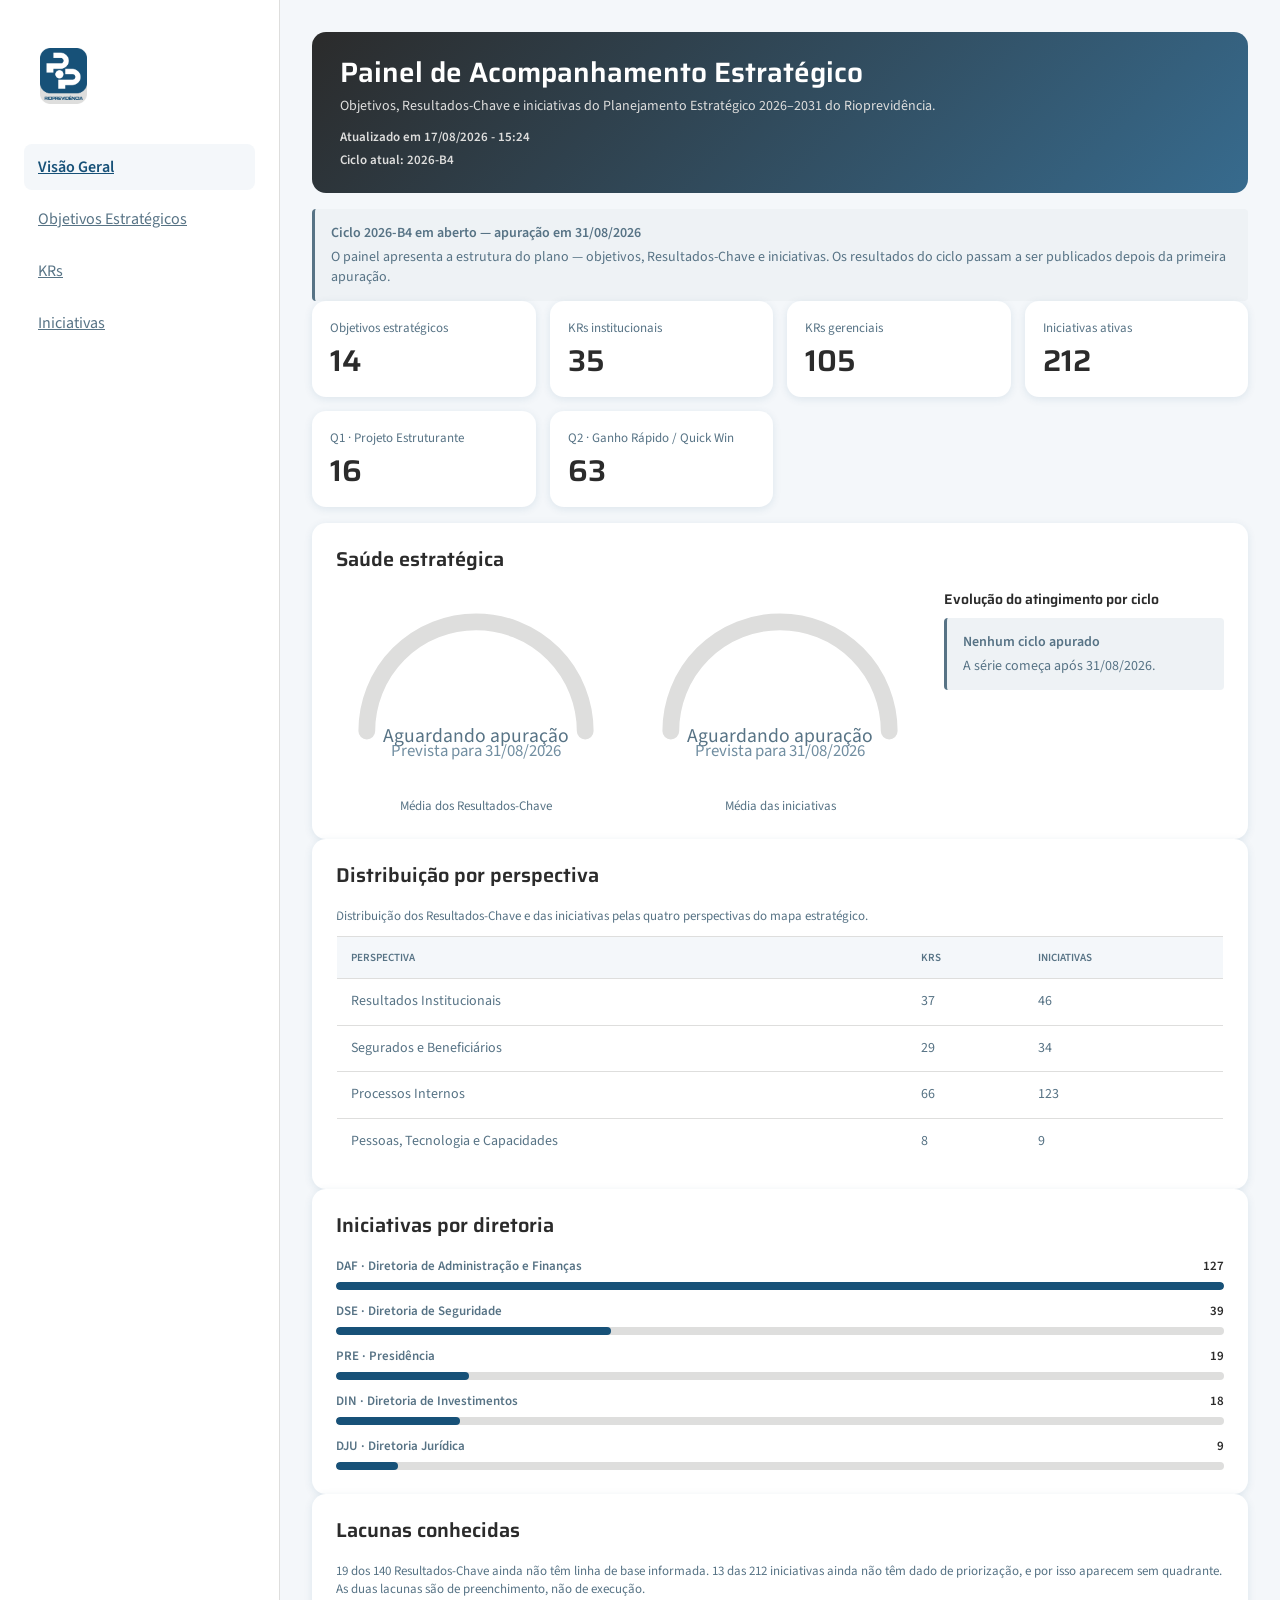
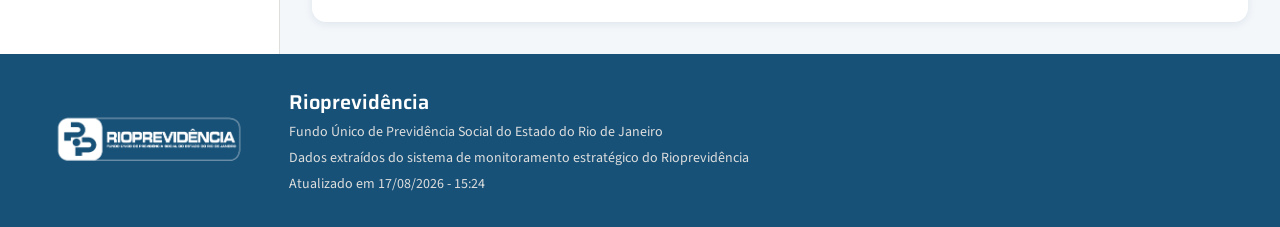
==== index.html @ 94047e6e "publica painel com dados reais e identidade institucional" ====
<!DOCTYPE html>
<html lang="pt-BR">

<head>
  <meta charset="utf-8">
  <meta
    name="viewport"
    content="width=device-width, initial-scale=1.0"
  >

  <title>Planejamento Estratégico 2026–2031</title>

  <link rel="stylesheet" href="assets/css/tokens.css">
  <link rel="stylesheet" href="assets/css/main.css">
  <link rel="icon" type="image/png" href="assets/img/marca/rioprev-vertical-policromatica.png">
</head>

<body>

  <a class="pular-conteudo" href="#conteudo">Pular para o conteúdo</a>

  <div class="layout">

    <aside class="sidebar">

      <div class="brand">
        <img
          class="brand-logo"
          src="assets/img/marca/rioprev-vertical-policromatica.png"
          alt="Rioprevidência — Fundo Único de Previdência Social do Estado do Rio de Janeiro"
          width="47"
          height="56"
        >
      </div>

      <nav class="menu" aria-label="Navegação principal">

        <a class="menu-item active" href="index.html">
          Visão Geral
        </a>

        <a class="menu-item " href="objetivos.html">
          Objetivos Estratégicos
        </a>

        <a class="menu-item " href="krs.html">
          KRs
        </a>

        <a class="menu-item " href="iniciativas.html">
          Iniciativas
        </a>

      </nav>

    </aside>

    <main class="content overview-content" id="conteudo">

      <header class="hero compact-hero">
        <div class="hero-text">
          <h1>
            Painel de Acompanhamento Estratégico
          </h1>

          <p>
            Objetivos, Resultados-Chave e iniciativas do Planejamento
            Estratégico 2026&ndash;2031 do Rioprevidência.
          </p>

          <span class="hero-updated">
            Atualizado em 17/08/2026 - 15:24
          </span>

          <span class="hero-cycle">
            Ciclo atual: 2026-B4
          </span>
        </div>
      </header>

      
      
      <section class="quadrant-empty">
        <strong>Ciclo 2026-B4 em aberto — apuração em 31/08/2026</strong>
        <p>
          O painel apresenta a estrutura do plano — objetivos, Resultados-Chave
          e iniciativas. Os resultados do ciclo passam a ser publicados depois
          da primeira apuração.
        </p>
      </section>
    

      <section class="kpi-grid overview-kpis">
        
        <article class="kpi-card">
          <span class="kpi-label">Objetivos estratégicos</span>
          <strong class="kpi-value">14</strong>
        </article>
        
        <article class="kpi-card">
          <span class="kpi-label">KRs institucionais</span>
          <strong class="kpi-value">35</strong>
        </article>
        
        <article class="kpi-card">
          <span class="kpi-label">KRs gerenciais</span>
          <strong class="kpi-value">105</strong>
        </article>
        
        <article class="kpi-card">
          <span class="kpi-label">Iniciativas ativas</span>
          <strong class="kpi-value">212</strong>
        </article>
        
        <article class="kpi-card">
          <span class="kpi-label">Q1 · Projeto Estruturante</span>
          <strong class="kpi-value">16</strong>
        </article>
        
        <article class="kpi-card">
          <span class="kpi-label">Q2 · Ganho Rápido / Quick Win</span>
          <strong class="kpi-value">63</strong>
        </article>
        
      </section>

      
      <section class="panel">
        <div class="panel-header">
          <h2>Saúde estratégica</h2>
        </div>

        <div class="saude-estrategica-grid">
          
        <figure class="medidor">
          <svg class="medidor-arco" width="200" height="140" viewBox="0 0 200 140"><path d="M22.0,100.0 A78,78 0 0 1 178.0,100.0" fill="none" stroke="var(--borda)" stroke-width="12" stroke-linecap="round" /><text x="100" y="108" text-anchor="middle" font-size="var(--txt-sm)" fill="var(--texto-secundario)">Aguardando apuração</text><text x="100" y="118" text-anchor="middle" font-size="var(--txt-xs)" fill="var(--texto-suave)">Prevista para 31/08/2026</text></svg>
          <figcaption>Média dos Resultados-Chave</figcaption>
        </figure>
    
          
        <figure class="medidor">
          <svg class="medidor-arco" width="200" height="140" viewBox="0 0 200 140"><path d="M22.0,100.0 A78,78 0 0 1 178.0,100.0" fill="none" stroke="var(--borda)" stroke-width="12" stroke-linecap="round" /><text x="100" y="108" text-anchor="middle" font-size="var(--txt-sm)" fill="var(--texto-secundario)">Aguardando apuração</text><text x="100" y="118" text-anchor="middle" font-size="var(--txt-xs)" fill="var(--texto-suave)">Prevista para 31/08/2026</text></svg>
          <figcaption>Média das iniciativas</figcaption>
        </figure>
    

          <div class="saude-estrategica-evolucao">
            <h3>Evolução do atingimento por ciclo</h3>
            
        <section class="quadrant-empty">
          <strong>Nenhum ciclo apurado</strong>
          <p>A série começa após 31/08/2026.</p>
        </section>
        
          </div>
        </div>
      </section>
    

      <section class="panel">
        <div class="panel-header">
          <h2>Distribuição por perspectiva</h2>
        </div>

        
      <div class="table-wrap">
        <table class="executive-table">
          <caption>
            Distribuição dos Resultados-Chave e das iniciativas pelas quatro
            perspectivas do mapa estratégico.
          </caption>

          <thead>
            <tr>
              <th scope="col">Perspectiva</th>
              <th scope="col">KRs</th>
              <th scope="col">Iniciativas</th>
            </tr>
          </thead>

          <tbody>
            
            <tr>
              <td>Resultados Institucionais</td>
              <td>37</td>
              <td>46</td>
            </tr>
        
            <tr>
              <td>Segurados e Beneficiários</td>
              <td>29</td>
              <td>34</td>
            </tr>
        
            <tr>
              <td>Processos Internos</td>
              <td>66</td>
              <td>123</td>
            </tr>
        
            <tr>
              <td>Pessoas, Tecnologia e Capacidades</td>
              <td>8</td>
              <td>9</td>
            </tr>
        
          </tbody>
        </table>
      </div>
    
      </section>

      <section class="panel">
        <div class="panel-header">
          <h2>Iniciativas por diretoria</h2>
        </div>

        
      <div class="distribution-list">
        
            <div class="distribution-row">
              <div class="distribution-label">
                <span>DAF · Diretoria de Administração e Finanças</span>
                <strong>127</strong>
              </div>
              <div class="distribution-bar">
                <div style="width:100%"></div>
              </div>
            </div>
        
            <div class="distribution-row">
              <div class="distribution-label">
                <span>DSE · Diretoria de Seguridade</span>
                <strong>39</strong>
              </div>
              <div class="distribution-bar">
                <div style="width:31%"></div>
              </div>
            </div>
        
            <div class="distribution-row">
              <div class="distribution-label">
                <span>PRE · Presidência</span>
                <strong>19</strong>
              </div>
              <div class="distribution-bar">
                <div style="width:15%"></div>
              </div>
            </div>
        
            <div class="distribution-row">
              <div class="distribution-label">
                <span>DIN · Diretoria de Investimentos</span>
                <strong>18</strong>
              </div>
              <div class="distribution-bar">
                <div style="width:14%"></div>
              </div>
            </div>
        
            <div class="distribution-row">
              <div class="distribution-label">
                <span>DJU · Diretoria Jurídica</span>
                <strong>9</strong>
              </div>
              <div class="distribution-bar">
                <div style="width:7%"></div>
              </div>
            </div>
        
      </div>
    
      </section>

      <section class="panel">
        <div class="panel-header">
          <h2>Lacunas conhecidas</h2>
        </div>

        
      <p class="table-note">
        19 dos 140 Resultados-Chave ainda não têm linha de
        base informada. 13 das 212 iniciativas
        ainda não têm dado de priorização, e por isso aparecem sem quadrante.
        As duas lacunas são de preenchimento, não de execução.
      </p>
    
      </section>
    

    </main>

  </div>

    <footer class="rodape">
      <img
        class="rodape-marca"
        src="assets/img/marca/rioprev-horizontal-negativo.png"
        alt=""
        width="200"
        height="68"
      >

      <div class="rodape-texto">
        <strong>Rioprevidência</strong>
        <span>Fundo Único de Previdência Social do Estado do Rio de Janeiro</span>
        <span>Dados extraídos do sistema de monitoramento estratégico do Rioprevidência</span>
        <span>Atualizado em 17/08/2026 - 15:24</span>
      </div>
    </footer>


  <script src="assets/js/main.js"></script>

</body>

</html>
---- assets/css/tokens.css ----
/* ============================================================
   Painel de Acompanhamento Estratégico — Rioprevidência
   Tokens de design
   Derivados do Manual de Identidade Visual e Uso da Marca (jul/2021)
   ============================================================ */

:root {

  /* ---- Cores da marca (Manual, p. 11 e 14) -----------------
     Valores transcritos do manual, sem alteração.
     O manual proíbe alterar as cores da marca (p. 20).
     Estas variáveis não devem ser redefinidas.                */

  --marca-principal:   #175178;  /* Pantone 7701 C  — cor principal   */
  --marca-compl-1:     #376b8e;  /* Pantone 7468 C                    */
  --marca-compl-2:     #577385;  /* Pantone 5405 C                    */
  --marca-compl-3:     #718ea1;  /* Pantone 549 C                     */
  --marca-compl-4:     #98b3c4;  /* Pantone 550 C                     */
  --marca-cinza:       #dededd;  /* Pantone Cool Gray 1C              */
  --marca-mono:        #414141;  /* Pantone 446 C — versão monocrom.  */
  --marca-branco:      #ffffff;  /* Pantone 663 C                     */

  /* ---- Aplicação em texto ----------------------------------
     Contraste medido sobre fundo branco (WCAG 2.1):
       #175178  8,45:1   texto normal          AAA
       #414141 10,21:1   texto normal          AAA
       #376b8e  5,74:1   texto normal          AA
       #577385  5,00:1   texto normal          AA
       #718ea1  3,45:1   só texto grande e UI  AA
       #98b3c4  2,19:1   apenas decorativo
       #dededd  1,35:1   apenas fundo                          */

  --texto-principal:   #175178;
  --texto-corpo:       #2b2b2b;
  --texto-secundario:  #577385;
  --texto-suave:       #718ea1;   /* mínimo 18px ou 14px negrito */
  --texto-invertido:   #ffffff;

  /* ---- Superfícies ---------------------------------------- */

  --fundo-pagina:      #ffffff;
  --fundo-alt:         #f4f7fa;   /* derivado do cinza da marca, clareado */
  --fundo-cartao:      #ffffff;
  --fundo-cabecalho:   #175178;
  --fundo-rodape:      #175178;
  --borda:             #dededd;
  --borda-forte:       #98b3c4;

  /* Sobre o cabeçalho em #175178:
       #ffffff 8,45:1 · #dededd 6,28:1 · #98b3c4 3,86:1
     Texto de navegação em #ffffff; estado inativo em #dededd. */

  /* ---- Paleta funcional -----------------------------------
     O manual não define cores de estado. Esta paleta é
     acrescentada para o painel e mantém-se deliberadamente
     fora da família da marca, para que alerta não se confunda
     com identidade. Todas passam AA sobre branco.            */

  --estado-critico:      #9c3b30;  /* 6,81:1 */
  --estado-critico-bg:   #f9ebe9;
  --estado-atencao:      #8c6d1f;  /* 4,86:1 */
  --estado-atencao-bg:   #fbf3e2;
  --estado-positivo:     #2f6b4f;  /* 6,29:1 */
  --estado-positivo-bg:  #e9f2ed;
  --estado-neutro:       #577385;  /* 5,00:1 — "aguardando apuração" */
  --estado-neutro-bg:    #eef2f5;

  /* Cor nunca é o único portador de significado: todo estado
     leva rótulo textual e, quando cabível, ícone.            */

  /* ---- Tipografia -----------------------------------------
     Manual (p. 22): Square721 BT (principal) e
     Humnst777 BT Roman (complementar).
     Ambas são fontes comerciais da Bitstream e exigem licença
     específica para uso como webfont. Enquanto a licença não
     for confirmada pela Comunicação, aplicam-se substitutas
     livres de caráter próximo:
       Square721 BT   -> Saira        (geométrica, terminais retos)
       Humnst777 BT   -> Source Sans 3 (humanista, base Frutiger)
     Se a licença existir, basta trocar o primeiro nome de cada
     pilha.                                                    */

  --fonte-titulo: "Square721 BT", "Saira", system-ui, sans-serif;
  --fonte-corpo:  "Humnst777 BT Roman", "Source Sans 3", system-ui, sans-serif;
  --fonte-dados:  "Source Sans 3", system-ui, sans-serif;
  --fonte-mono:   ui-monospace, "SFMono-Regular", "Consolas", monospace;

  --peso-normal: 400;
  --peso-medio:  600;
  --peso-forte:  700;

  /* Escala tipográfica — razão 1,25 sobre 16px */
  --txt-xs:   0.75rem;   /* 12px — rótulos de eixo            */
  --txt-sm:   0.875rem;  /* 14px — legendas, notas            */
  --txt-base: 1rem;      /* 16px — corpo                      */
  --txt-lg:   1.25rem;   /* 20px — subtítulo                  */
  --txt-xl:   1.563rem;  /* 25px — título de seção            */
  --txt-2xl:  1.953rem;  /* 31px — título de página           */
  --txt-3xl:  2.441rem;  /* 39px — número de destaque         */

  --altura-linha-titulo: 1.2;
  --altura-linha-corpo:  1.55;

  /* ---- Espaçamento — base 4px ---------------------------- */
  --esp-1: 0.25rem;  --esp-2: 0.5rem;   --esp-3: 0.75rem;
  --esp-4: 1rem;     --esp-5: 1.5rem;   --esp-6: 2rem;
  --esp-7: 3rem;     --esp-8: 4rem;

  /* ---- Formas -------------------------------------------
     O símbolo da marca é um quadrado de cantos generosamente
     arredondados. Os cartões retomam essa geometria, sem
     imitar o símbolo.                                        */
  --raio-sm: 4px;
  --raio-md: 8px;
  --raio-lg: 14px;

  --sombra-sm: 0 1px 2px rgba(23, 81, 120, 0.08);
  --sombra-md: 0 2px 8px rgba(23, 81, 120, 0.10);

  /* O manual proíbe sombra na marca (p. 21).
     As sombras acima aplicam-se a cartões, nunca ao logotipo. */

  /* ---- Marca ---------------------------------------------
     Área de proteção (p. 15 e 16): 1x em todos os lados.
       horizontal: x = altura do bloco "RIOPREVIDÊNCIA +
                       Fundo Único de Previdência Social..."
       vertical:   x = altura da faixa cinza inferior
     Redução máxima (p. 17): 5cm/575px na horizontal e
     2cm/267px na vertical. São medidas de impresso; ver nota
     em Adaptacao_Marca_Digital.md sobre o equivalente digital. */

  --marca-altura-cabecalho: 44px;
  --marca-protecao: 1em;

  /* ---- Layout -------------------------------------------- */
  --largura-max: 1240px;
  --largura-texto: 68ch;

  /* ---- Foco — obrigatório para navegação por teclado ------ */
  --foco-cor: #8c6d1f;
  --foco-anel: 0 0 0 3px rgba(140, 109, 31, 0.45);
}

/* ---- Preferência por movimento reduzido ------------------- */
@media (prefers-reduced-motion: reduce) {
  *, *::before, *::after {
    animation-duration: 0.01ms !important;
    transition-duration: 0.01ms !important;
  }
}

/* ---- Foco visível ---------------------------------------- */
:where(a, button, input, select, textarea, [tabindex]):focus-visible {
  outline: 2px solid var(--foco-cor);
  outline-offset: 2px;
  box-shadow: var(--foco-anel);
}

/* ---- Impressão -------------------------------------------
   Para exportação em PDF pelo navegador.                     */
@media print {
  :root { --fundo-alt: #ffffff; }
  nav, .filtros, .btn { display: none !important; }
  .cartao { break-inside: avoid; border: 1px solid var(--borda); }
}

/* ---- Fontes locais ----------------------------------------
   Substitutas livres das fontes do manual, servidas do proprio
   dominio. Nenhuma requisicao a Google Fonts ou CDN: e site de
   orgao publico, e fonte remota transfere o IP do visitante a
   terceiro (SPEC-002 §3.1 e §8).

   Saira e Source Sans 3 sao variaveis — o mesmo arquivo atende
   400 e 600; as duas declaracoes de peso apontam para ele.
   Ambas sob SIL Open Font License 1.1 (static/fonts/LICENSE.md).
   ---------------------------------------------------------- */

@font-face {
  font-family: "Saira";
  font-style: normal;
  font-weight: 400;
  font-display: swap;
  src: url("../fonts/saira-latin-ext-400.woff2") format("woff2");
  unicode-range: U+0100-02BA, U+02BD-02C5, U+02C7-02CC, U+02CE-02D7, U+02DD-02FF, U+0304, U+0308, U+0329, U+1D00-1DBF, U+1E00-1E9F, U+1EF2-1EFF, U+2020, U+20A0-20AB, U+20AD-20C0, U+2113, U+2C60-2C7F, U+A720-A7FF;
}

@font-face {
  font-family: "Saira";
  font-style: normal;
  font-weight: 400;
  font-display: swap;
  src: url("../fonts/saira-latin-400.woff2") format("woff2");
  unicode-range: U+0000-00FF, U+0131, U+0152-0153, U+02BB-02BC, U+02C6, U+02DA, U+02DC, U+0304, U+0308, U+0329, U+2000-206F, U+20AC, U+2122, U+2191, U+2193, U+2212, U+2215, U+FEFF, U+FFFD;
}

@font-face {
  font-family: "Saira";
  font-style: normal;
  font-weight: 600;
  font-display: swap;
  src: url("../fonts/saira-latin-ext-400.woff2") format("woff2");
  unicode-range: U+0100-02BA, U+02BD-02C5, U+02C7-02CC, U+02CE-02D7, U+02DD-02FF, U+0304, U+0308, U+0329, U+1D00-1DBF, U+1E00-1E9F, U+1EF2-1EFF, U+2020, U+20A0-20AB, U+20AD-20C0, U+2113, U+2C60-2C7F, U+A720-A7FF;
}

@font-face {
  font-family: "Saira";
  font-style: normal;
  font-weight: 600;
  font-display: swap;
  src: url("../fonts/saira-latin-400.woff2") format("woff2");
  unicode-range: U+0000-00FF, U+0131, U+0152-0153, U+02BB-02BC, U+02C6, U+02DA, U+02DC, U+0304, U+0308, U+0329, U+2000-206F, U+20AC, U+2122, U+2191, U+2193, U+2212, U+2215, U+FEFF, U+FFFD;
}

@font-face {
  font-family: "Source Sans 3";
  font-style: normal;
  font-weight: 400;
  font-display: swap;
  src: url("../fonts/source-sans-3-latin-ext-400.woff2") format("woff2");
  unicode-range: U+0100-02BA, U+02BD-02C5, U+02C7-02CC, U+02CE-02D7, U+02DD-02FF, U+0304, U+0308, U+0329, U+1D00-1DBF, U+1E00-1E9F, U+1EF2-1EFF, U+2020, U+20A0-20AB, U+20AD-20C0, U+2113, U+2C60-2C7F, U+A720-A7FF;
}

@font-face {
  font-family: "Source Sans 3";
  font-style: normal;
  font-weight: 400;
  font-display: swap;
  src: url("../fonts/source-sans-3-latin-400.woff2") format("woff2");
  unicode-range: U+0000-00FF, U+0131, U+0152-0153, U+02BB-02BC, U+02C6, U+02DA, U+02DC, U+0304, U+0308, U+0329, U+2000-206F, U+20AC, U+2122, U+2191, U+2193, U+2212, U+2215, U+FEFF, U+FFFD;
}

@font-face {
  font-family: "Source Sans 3";
  font-style: normal;
  font-weight: 600;
  font-display: swap;
  src: url("../fonts/source-sans-3-latin-ext-400.woff2") format("woff2");
  unicode-range: U+0100-02BA, U+02BD-02C5, U+02C7-02CC, U+02CE-02D7, U+02DD-02FF, U+0304, U+0308, U+0329, U+1D00-1DBF, U+1E00-1E9F, U+1EF2-1EFF, U+2020, U+20A0-20AB, U+20AD-20C0, U+2113, U+2C60-2C7F, U+A720-A7FF;
}

@font-face {
  font-family: "Source Sans 3";
  font-style: normal;
  font-weight: 600;
  font-display: swap;
  src: url("../fonts/source-sans-3-latin-400.woff2") format("woff2");
  unicode-range: U+0000-00FF, U+0131, U+0152-0153, U+02BB-02BC, U+02C6, U+02DA, U+02DC, U+0304, U+0308, U+0329, U+2000-206F, U+20AC, U+2122, U+2191, U+2193, U+2212, U+2215, U+FEFF, U+FFFD;
}
---- assets/css/main.css ----
/* Ponte de compatibilidade: os nomes antigos desta folha passam a
   apontar para os tokens de tokens.css, que e a unica fonte de valor
   visual (SPEC-002 §0 e §9). Nenhum valor literal aqui. */
:root {
  --bg: var(--fundo-alt);
  --panel: var(--fundo-cartao);
  --border: var(--borda);

  --text: var(--texto-corpo);
  --muted: var(--texto-secundario);

  --primary: var(--marca-principal);
  --accent: var(--marca-principal);

  --shadow: var(--sombra-md);

  --radius: var(--raio-lg);
  --radius-md: var(--raio-md);
  --radius-sm: var(--raio-sm);
}

/* Pular para o conteudo — primeiro elemento focavel (SPEC-002 §4) */
.pular-conteudo {
  position: absolute;
  left: var(--esp-2);
  top: calc(var(--esp-2) * -10);
  z-index: 100;
  padding: var(--esp-2) var(--esp-4);
  border-radius: var(--raio-sm);
  background: var(--marca-principal);
  color: var(--texto-invertido);
  font-weight: var(--peso-medio);
  text-decoration: none;
  transition: top 0.15s ease;
}

.pular-conteudo:focus {
  top: var(--esp-2);
}

/* O foco visivel e definido em tokens.css (--foco-cor + anel de 3px).
   Nao redeclarar aqui: a regra de tokens usa :where(), de especificidade
   zero, e qualquer regra local a venceria e apagaria o anel. */

* {
  box-sizing: border-box;
}

body {
  margin: 0;

  background: var(--bg);

  color: var(--text);

  font-family: var(--fonte-corpo);
}

/* Titulos na fonte de titulo; numeros de destaque tambem — SPEC-002 §6.1 */
h1, h2, h3, h4, h5, h6,
.kpi-value {
  font-family: var(--fonte-titulo);
  line-height: var(--altura-linha-titulo);
}

.layout {
  display: flex;

  min-height: 100vh;
}

.sidebar {
  width: 280px;

  background: var(--fundo-cartao);

  border-right:
    1px solid var(--border);

  padding: 32px 24px;
}

.brand {
  display: flex;

  align-items: center;

  /* Area de protecao de 1x em todos os lados (manual, p. 15-16).
     Nenhum elemento encosta na marca. */
  padding: var(--marca-protecao);

  margin-bottom: 24px;
}

.brand-logo {
  display: block;

  /* Altura de exibicao da marca vertical em espaco estreito
     (SPEC-002 §3.2). A largura acompanha a proporcao do arquivo. */
  height: 56px;
  width: auto;
}

.menu {
  display: flex;

  flex-direction: column;

  gap: 6px;
}

.menu-item {
  padding: 12px 14px;

  border-radius: var(--radius-md);

  color: var(--muted);

  cursor: pointer;

  transition: 0.2s;
}

.menu-item:hover {
  background: var(--fundo-alt);

  color: var(--text);
}

.menu-item.active {
  background: var(--fundo-alt);

  color: var(--accent);

  font-weight: 600;
}

.content {
  flex: 1;
  min-width: 0;
  width: 100%;

  padding: 32px;
}

.overview-content {
  max-width: 1500px;
  margin: 0 auto;
}

.topbar {
  margin-bottom: 24px;
}

.topbar h2 {
  margin: 0;

  font-size: 28px;
}

.topbar p {
  margin-top: 8px;

  color: var(--muted);
}

.hero {
  background: linear-gradient(
    135deg,
    var(--text),
    var(--marca-compl-1)
  );

  color: var(--texto-invertido);

  padding: 40px;

  border-radius: var(--radius);

  margin-bottom: 24px;
}

.compact-hero {
  display: flex;
  min-height: 0;
  max-height: 180px;
  align-items: center;
  padding: 24px 28px;
  margin-bottom: 16px;
}

.hero h1 {
  margin: 0;

  font-size: 42px;
}

.compact-hero h1 {
  font-size: 28px;
  line-height: 1.15;
}

.hero p {
  margin-top: 12px;

  color: var(--marca-cinza);
}

.compact-hero p {
  max-width: 780px;
  margin: 8px 0 0;
  font-size: 14px;
}

.hero-updated {
  display: inline-flex;
  margin-top: 12px;
  color: var(--marca-cinza);
  font-size: 13px;
  font-weight: 700;
}

.hero-cycle {
  display: block;
  margin-top: 4px;
  color: var(--marca-cinza);
  font-size: 13px;
  font-weight: 700;
}

.kpi-grid {
  display: grid;

  grid-template-columns:
    repeat(auto-fit, minmax(220px, 1fr));

  gap: 18px;

  margin-bottom: 24px;
}

.filters-panel {
  background: var(--fundo-cartao);
  border: 1px solid var(--borda);
  border-radius: var(--radius);
  box-shadow: var(--shadow);
  padding: 20px;
  margin-bottom: 24px;
}

.filters-panel.compact {
  padding: 14px;
  margin-bottom: 16px;
}

.filters-grid {
  display: grid;
  grid-template-columns: repeat(auto-fit, minmax(180px, 1fr));
  gap: var(--esp-3);
  align-items: end;
}

.filter-field {
  display: flex;
  flex-direction: column;
  gap: 7px;
  min-width: 0;
}

.filters-panel.compact .filter-field {
  gap: 5px;
}

.filter-field span {
  color: var(--texto-secundario);
  font-size: 13px;
  font-weight: 700;
}

.filter-field select {
  width: 100%;
  min-height: 42px;
  border: 1px solid var(--borda);
  border-radius: var(--radius-md);
  background: var(--fundo-cartao);
  color: var(--text);
  padding: 0 12px;
  font: inherit;
  font-size: 14px;
}

.filters-panel.compact .filter-field select,
.filters-panel.compact .filters-clear {
  min-height: 36px;
  border-radius: var(--radius-sm);
  font-size: 13px;
}

.filter-field select:focus {
  border-color: var(--accent);
}

/* Sem outline: none — o foco visivel e obrigatorio (SPEC-002 §4).
   A regra de :focus-visible vem de tokens.css e nao e sobrescrita. */

.filters-clear {
  min-height: 42px;
  border: 1px solid var(--borda);
  border-radius: var(--radius-md);
  background: var(--fundo-alt);
  color: var(--text);
  padding: 0 16px;
  cursor: pointer;
  font: inherit;
  font-size: 14px;
  font-weight: 700;
}

.filters-clear:hover {
  background: var(--fundo-alt);
  border-color: var(--borda-forte);
  color: var(--accent);
}

.filters-active {
  margin: 14px 0 0;
  color: var(--muted);
  font-size: 13px;
}

.filters-panel.compact .filters-active {
  margin-top: 8px;
}

.is-hidden {
  display: none !important;
}

.kpi-card {
  background: var(--fundo-cartao);

  border-radius: var(--radius);

  padding: 24px;

  box-shadow: var(--shadow);
}

.overview-kpis {
  grid-template-columns: repeat(auto-fit, minmax(190px, 1fr));
  gap: 14px;
  margin-bottom: 16px;
}

.overview-kpis .kpi-card {
  padding: 18px;
}

.overview-kpis .kpi-label {
  margin-bottom: 6px;
  font-size: 13px;
}

.overview-kpis .kpi-value {
  font-size: 30px;
}

/* ---- Saude estrategica — Etapa 6/7 -------------------------- */
.saude-estrategica-grid {
  display: grid;
  grid-template-columns: repeat(3, 1fr);
  gap: 24px;
  align-items: start;
}

.medidor {
  margin: 0;
  text-align: center;
}

.medidor-arco {
  width: 100%;
  height: auto;
}

.medidor figcaption {
  margin-top: 4px;
  color: var(--muted);
  font-size: 13px;
}

.saude-estrategica-evolucao h3 {
  margin: 0 0 10px;
  font-size: 14px;
}

.kpi-label {
  display: block;

  color: var(--muted);

  margin-bottom: 10px;
}

.kpi-value {
  font-size: 36px;

  font-weight: 700;
}

.panel {
  overflow-x: auto;
  background: var(--fundo-cartao);

  border-radius: var(--radius);

  padding: 24px;

  box-shadow: var(--shadow);
}

.panel-header {
  margin-bottom: 20px;
}

.panel-header h2 {
  margin: 0;

  font-size: 20px;
}

.objectives-page-groups {
  display: grid;
  gap: 18px;
}

.objective-perspective-group {
  display: grid;
  gap: 12px;
}

.objective-perspective-header {
  display: flex;
  justify-content: space-between;
  gap: 16px;
  align-items: flex-end;
  padding: 16px 18px;
  border: 1px solid var(--borda);
  border-radius: var(--radius-md);
  background: var(--fundo-cartao);
  box-shadow: var(--shadow);
}

.objective-perspective-header h2 {
  margin: 0 0 5px;
  font-size: 18px;
}

.objective-perspective-header p {
  margin: 0;
  color: var(--muted);
  font-size: 14px;
}

.objective-page-list {
  display: grid;
  grid-template-columns: repeat(auto-fit, minmax(360px, 1fr));
  gap: 14px;
}

.objective-page-card {
  background: var(--fundo-cartao);
  border: 1px solid var(--borda);
  border-radius: var(--radius-md);
  box-shadow: var(--sombra-md);
  padding: 18px;
}

.objective-page-card-top {
  display: flex;
  justify-content: space-between;
  gap: 12px;
  align-items: center;
  margin-bottom: 12px;
}

.objective-page-code {
  color: var(--accent);
  font-family: var(--fonte-mono);
  font-size: 13px;
  font-weight: 800;
}

.objective-page-card h3 {
  margin: 0;
  color: var(--text);
  font-size: 16px;
  line-height: 1.42;
}

.objective-page-meta {
  display: flex;
  flex-wrap: wrap;
  gap: 8px 14px;
  margin: 12px 0 14px;
  color: var(--muted);
  font-size: 13px;
  font-weight: 700;
}

.distribution-list {
  display: grid;
  gap: 12px;
}

.distribution-row {
  display: grid;
  gap: 7px;
}

.distribution-label {
  display: flex;
  justify-content: space-between;
  gap: 12px;
  color: var(--texto-secundario);
  font-size: 13px;
  font-weight: 700;
}

.distribution-label span {
  overflow: hidden;
  text-overflow: ellipsis;
  white-space: nowrap;
}

.distribution-label strong {
  color: var(--text);
}

.distribution-bar {
  height: 8px;
  overflow: hidden;
  border-radius: 999px;
  background: var(--borda);
}

.distribution-bar div {
  height: 100%;
  border-radius: 999px;
  background: var(--accent);
}

.table-wrap {
  overflow-x: auto;
}

.executive-table {
  width: 100%;
  min-width: 760px;
  border-collapse: collapse;
  overflow: hidden;
  border: 1px solid var(--borda);
  border-radius: var(--radius-md);
  background: var(--fundo-cartao);
}

.executive-table th,
.executive-table td {
  padding: 13px 14px;
  border-bottom: 1px solid var(--borda);
  text-align: left;
  vertical-align: top;
}

.executive-table th {
  background: var(--fundo-alt);
  color: var(--muted);
  font-size: 11px;
  font-weight: 800;
  text-transform: uppercase;
}

.executive-table td {
  color: var(--texto-secundario);
  font-size: 14px;
  line-height: 1.4;
}

.executive-table tr:hover td {
  background: var(--fundo-alt);
}

.executive-table caption {
  padding: 0 0 10px;
  color: var(--muted);
  font-size: 13px;
  line-height: 1.45;
  text-align: left;
}

.table-note {
  margin: 12px 0 0;
  color: var(--muted);
  font-size: 13px;
}

.kr-meta-revisao {
  font-style: italic;
}

/* ---- Selo de estado — SPEC-002 §6.2 ------------------------ */
.selo-status {
  display: inline-block;
  padding: 2px 10px;
  border-radius: var(--raio-sm);
  font-size: var(--txt-sm);
  font-weight: 600;
  white-space: nowrap;
}

.selo-status--concluida {
  background: var(--estado-positivo-bg);
  color: var(--estado-positivo);
}

.selo-status--em-execucao {
  background: color-mix(in srgb, var(--marca-compl-1) 15%, var(--fundo-cartao));
  color: var(--marca-compl-1);
}

.selo-status--neutro {
  background: var(--estado-neutro-bg);
  color: var(--estado-neutro);
}

.kr-trajetoria-legenda {
  display: flex;
  gap: 18px;
  margin: 0 0 12px;
  color: var(--muted);
  font-size: 13px;
}

.kr-trajetoria-legenda span {
  display: inline-flex;
  align-items: center;
  gap: 6px;
}

.kr-trajetoria-swatch {
  display: inline-block;
  width: 14px;
  height: 2px;
  border-radius: 1px;
}

.kr-trajetoria-swatch--meta {
  background: var(--marca-principal);
}

.kr-trajetoria-swatch--resultado {
  background: var(--marca-compl-1);
  background-image: repeating-linear-gradient(
    90deg,
    var(--marca-compl-1) 0 3px,
    transparent 3px 5px
  );
}

.kr-trajetoria {
  display: block;
}

.empty-state {
  color: var(--muted);
  font-size: 14px;
  line-height: 1.5;
}

.quadrant-chart-shell {
  /* Largura minima propria: rola dentro do painel (que tem
     overflow-x: auto), nunca empurra a pagina. */
  min-width: 760px;
  display: grid;
  grid-template-columns: 86px 1fr;
  grid-template-rows: minmax(420px, 54vh) auto auto;
  gap: 12px 14px;
}

.quadrant-y-axis {
  grid-column: 1;
  grid-row: 1;
  display: flex;
  flex-direction: column;
  justify-content: space-between;
  align-items: center;
  color: var(--muted);
  font-size: 13px;
  text-align: center;
}

.status-panel.compact {
  padding: 18px;
}

.status-grid.compact {
  grid-template-columns: repeat(4, minmax(0, 1fr));
  gap: 10px;
}

.status-grid.compact .status-card {
  padding: 14px 10px;
  border-radius: var(--radius-md);
}

.status-grid.compact .status-card strong {
  font-size: 24px;
  margin-bottom: 2px;
}

.status-grid.compact .status-card span {
  display: block;
  font-size: 13px;
}

.status-grid.compact .status-card small {
  display: block;
  margin-top: 4px;
  color: var(--texto-suave);
  font-size: 11px;
}

.quadrant-y-axis strong {
  color: var(--texto-secundario);
  font-size: 14px;
  writing-mode: vertical-rl;
  transform: rotate(180deg);
}

.quadrant-chart {
  position: relative;
  grid-column: 2;
  grid-row: 1;
  min-height: 420px;
  overflow: hidden;
  border: 1px solid var(--borda);
  border-radius: var(--radius-md);
  background:
    linear-gradient(
      90deg,
      transparent 0 var(--corte-esforco, 50%),
      var(--fundo-alt) var(--corte-esforco, 50%) 100%
    ),
    linear-gradient(
      0deg,
      transparent 0 var(--corte-valor, 50%),
      var(--fundo-alt) var(--corte-valor, 50%) 100%
    ),
    var(--fundo-cartao);
}

.quadrant-axis {
  position: absolute;
  z-index: 1;
  background: var(--borda-forte);
}

.quadrant-axis--vertical {
  top: 18px;
  bottom: 18px;
  left: var(--corte-esforco, 50%);
  width: 1px;
}

.quadrant-axis--horizontal {
  left: 18px;
  right: 18px;
  bottom: var(--corte-valor, 50%);
  height: 1px;
}

.quadrant-axis--vertical::after,
.quadrant-axis--horizontal::after {
  content: "";
  position: absolute;
  width: 0;
  height: 0;
}

.quadrant-axis--vertical::after {
  top: -6px;
  left: -4px;
  border-left: 4px solid transparent;
  border-right: 4px solid transparent;
  border-bottom: 7px solid var(--borda-forte);
}

.quadrant-axis--horizontal::after {
  right: -6px;
  top: -4px;
  border-top: 4px solid transparent;
  border-bottom: 4px solid transparent;
  border-left: 7px solid var(--borda-forte);
}

.quadrant-label {
  position: absolute;
  z-index: 5;
  max-width: 240px;
  padding: 6px 8px;
  border: 1px solid var(--borda);
  border-radius: var(--radius-sm);
  background: var(--fundo-cartao);
  color: var(--texto-secundario);
  font-size: 14px;
  font-weight: 500;
  line-height: 1.25;
  pointer-events: none;
  box-shadow: var(--sombra-sm);
}

.quadrant-label--q1 {
  top: 12px;
  right: 12px;
  text-align: right;
}

.quadrant-label--q2 {
  top: 12px;
  left: 12px;
}

.quadrant-label--q3 {
  right: 12px;
  bottom: 12px;
  text-align: right;
}

.quadrant-label--q4 {
  left: 12px;
  bottom: 12px;
}

.quadrant-bubble {
  position: absolute;
  z-index: 3;
  display: inline-flex;
  justify-content: center;
  align-items: center;
  transform: translate(-50%, 50%);
  border: 1px solid var(--texto-invertido);
  border-radius: 999px;
  box-shadow:
    var(--sombra-sm);
  color: var(--texto-invertido);
  cursor: default;
  font-size: var(--txt-xs);
  font-weight: 600;
  line-height: 1;
  white-space: nowrap;
}

/* Cor por quadrante — SPEC-002 §6.4. Valores da paleta do manual da marca;
   migram para tokens.css na etapa de identidade visual. */
.quadrant-bubble--q1 {
  background: var(--marca-principal);
}

.quadrant-bubble--q2 {
  background: var(--marca-compl-1);
}

.quadrant-bubble--q3 {
  background: var(--marca-compl-2);
}

.quadrant-bubble--q4 {
  background: var(--marca-compl-3);
}

.quadrant-x-axis {
  grid-column: 2;
  grid-row: 2;
  display: flex;
  justify-content: space-between;
  align-items: center;
  color: var(--muted);
  font-size: 13px;
}

.quadrant-x-axis strong {
  color: var(--texto-secundario);
  font-size: 14px;
}

.quadrant-aviso-filtro {
  margin: 0 0 12px;
  color: var(--muted);
  font-size: 13px;
}

.quadrant-legend {
  grid-column: 2;
  grid-row: 3;
  display: flex;
  flex-wrap: wrap;
  gap: 10px 16px;
  align-items: center;
  color: var(--muted);
  font-size: 13px;
}

.quadrant-legend span {
  display: inline-flex;
  gap: 6px;
  align-items: center;
}

.legend-size {
  padding-left: 4px;
  font-weight: 600;
}

/* Estado vazio — SPEC-002 §6.6. Sem icone de erro, sem vermelho: nao ha
   falha, ha calendario. */
.quadrant-empty {
  padding: 14px 16px;
  border-left: 3px solid var(--estado-neutro);
  border-radius: var(--raio-sm);
  background: var(--estado-neutro-bg);
  color: var(--texto-secundario);
  font-size: 14px;
}

.quadrant-empty strong {
  display: block;
  margin-bottom: 4px;
  color: var(--estado-neutro);
}

.quadrant-empty p {
  margin: 0;
}

.quadrant-panel.compact {
  min-width: 0;
  padding: 18px;
}

.quadrant-panel.compact .quadrant-grid {
  overflow-x: hidden;
}

.quadrant-panel.compact .quadrant-chart-shell {
  min-width: 0;
  grid-template-columns: 68px minmax(0, 1fr);
  grid-template-rows: 360px auto auto;
}

.quadrant-panel.compact .quadrant-chart {
  min-height: 0;
  height: 360px;
  max-height: 420px;
}

.quadrant-panel.compact .quadrant-label {
  max-width: 185px;
  font-size: 11.5px;
  padding: 5px 7px;
}

.quadrant-panel.compact .quadrant-legend {
  gap: 8px 12px;
}

/* ---- Rodape — SPEC-002 §5.3 ------------------------------- */
.rodape {
  display: flex;
  flex-wrap: wrap;
  gap: var(--esp-5);
  align-items: center;
  padding: var(--esp-6) var(--esp-6);
  background: var(--fundo-rodape);
  color: var(--texto-invertido);
}

.rodape-marca {
  /* Marca negativa sobre o fundo institucional, com area de
     protecao de 1x (manual, p. 15-16). */
  height: 68px;
  width: auto;
  margin: var(--marca-protecao);
}

.rodape-texto {
  display: flex;
  flex-direction: column;
  gap: var(--esp-1);
  max-width: var(--largura-texto);
  font-size: var(--txt-sm);
}

.rodape-texto strong {
  font-family: var(--fonte-titulo);
  font-size: var(--txt-lg);
}

.rodape-texto span {
  color: var(--marca-cinza);
  line-height: var(--altura-linha-corpo);
}

/* ---- Alternativa textual do grafico (SPEC-002 §4) --------- */
.grafico-alternativa {
  margin-top: var(--esp-4);
  border: 1px solid var(--borda);
  border-radius: var(--raio-md);
  background: var(--fundo-alt);
}

.grafico-alternativa > summary {
  padding: var(--esp-3) var(--esp-4);
  color: var(--texto-principal);
  cursor: pointer;
  font-weight: var(--peso-medio);
}

.grafico-alternativa .table-wrap {
  padding: 0 var(--esp-4) var(--esp-4);
}

/* ============================================================
   Ponto de quebra unico em 768px — SPEC-002 §5.4.
   Acima disso as grades sao fluidas (auto-fit), o que dispensa
   quebras intermediarias.
   ============================================================ */
@media (max-width: 768px) {

  /* Barra lateral recolhe para o topo */
  .layout {
    flex-direction: column;
  }

  .sidebar {
    width: 100%;
    border-right: none;
    border-bottom: 1px solid var(--borda);
    padding: var(--esp-4);
  }

  .brand {
    margin-bottom: var(--esp-3);
  }

  .menu {
    flex-direction: row;
    flex-wrap: wrap;
  }

  .content {
    padding: var(--esp-4);
  }

  /* Cartoes em coluna */
  .kpi-grid,
  .overview-kpis,
  .objective-page-list,
  .saude-estrategica-grid {
    grid-template-columns: 1fr;
  }

  .filters-grid {
    grid-template-columns: 1fr;
  }

  .filters-clear {
    width: 100%;
  }

  .compact-hero {
    max-height: none;
    padding: var(--esp-5);
  }

  /* O grafico tem largura minima propria; rola na horizontal
     dentro do proprio painel, sem empurrar a pagina. */
  .quadrant-chart-shell {
    min-width: 0;
    grid-template-columns: 1fr;
    grid-template-rows: auto minmax(320px, 60vh) auto auto;
  }

  .quadrant-y-axis {
    flex-direction: row;
    justify-content: space-between;
  }

  .rodape {
    padding: var(--esp-5) var(--esp-4);
  }
}

/* ---- Impressao --------------------------------------------
   tokens.css traz a folha generica; estas regras usam os nomes
   de classe que existem neste projeto. ---------------------- */
@media print {

  .sidebar,
  .filters-panel,
  .pular-conteudo,
  .grafico-alternativa {
    display: none !important;
  }

  .layout {
    display: block;
  }

  .content {
    padding: 0;
  }

  .panel,
  .kpi-card,
  .objective-page-card,
  .objective-perspective-group,
  .quadrant-empty {
    break-inside: avoid;
    box-shadow: none;
    border: 1px solid var(--borda);
  }

  .table-wrap {
    overflow-x: visible;
  }

  .executive-table {
    min-width: 0;
    font-size: var(--txt-xs);
  }

  .rodape {
    border-top: 1px solid var(--borda);
  }
}
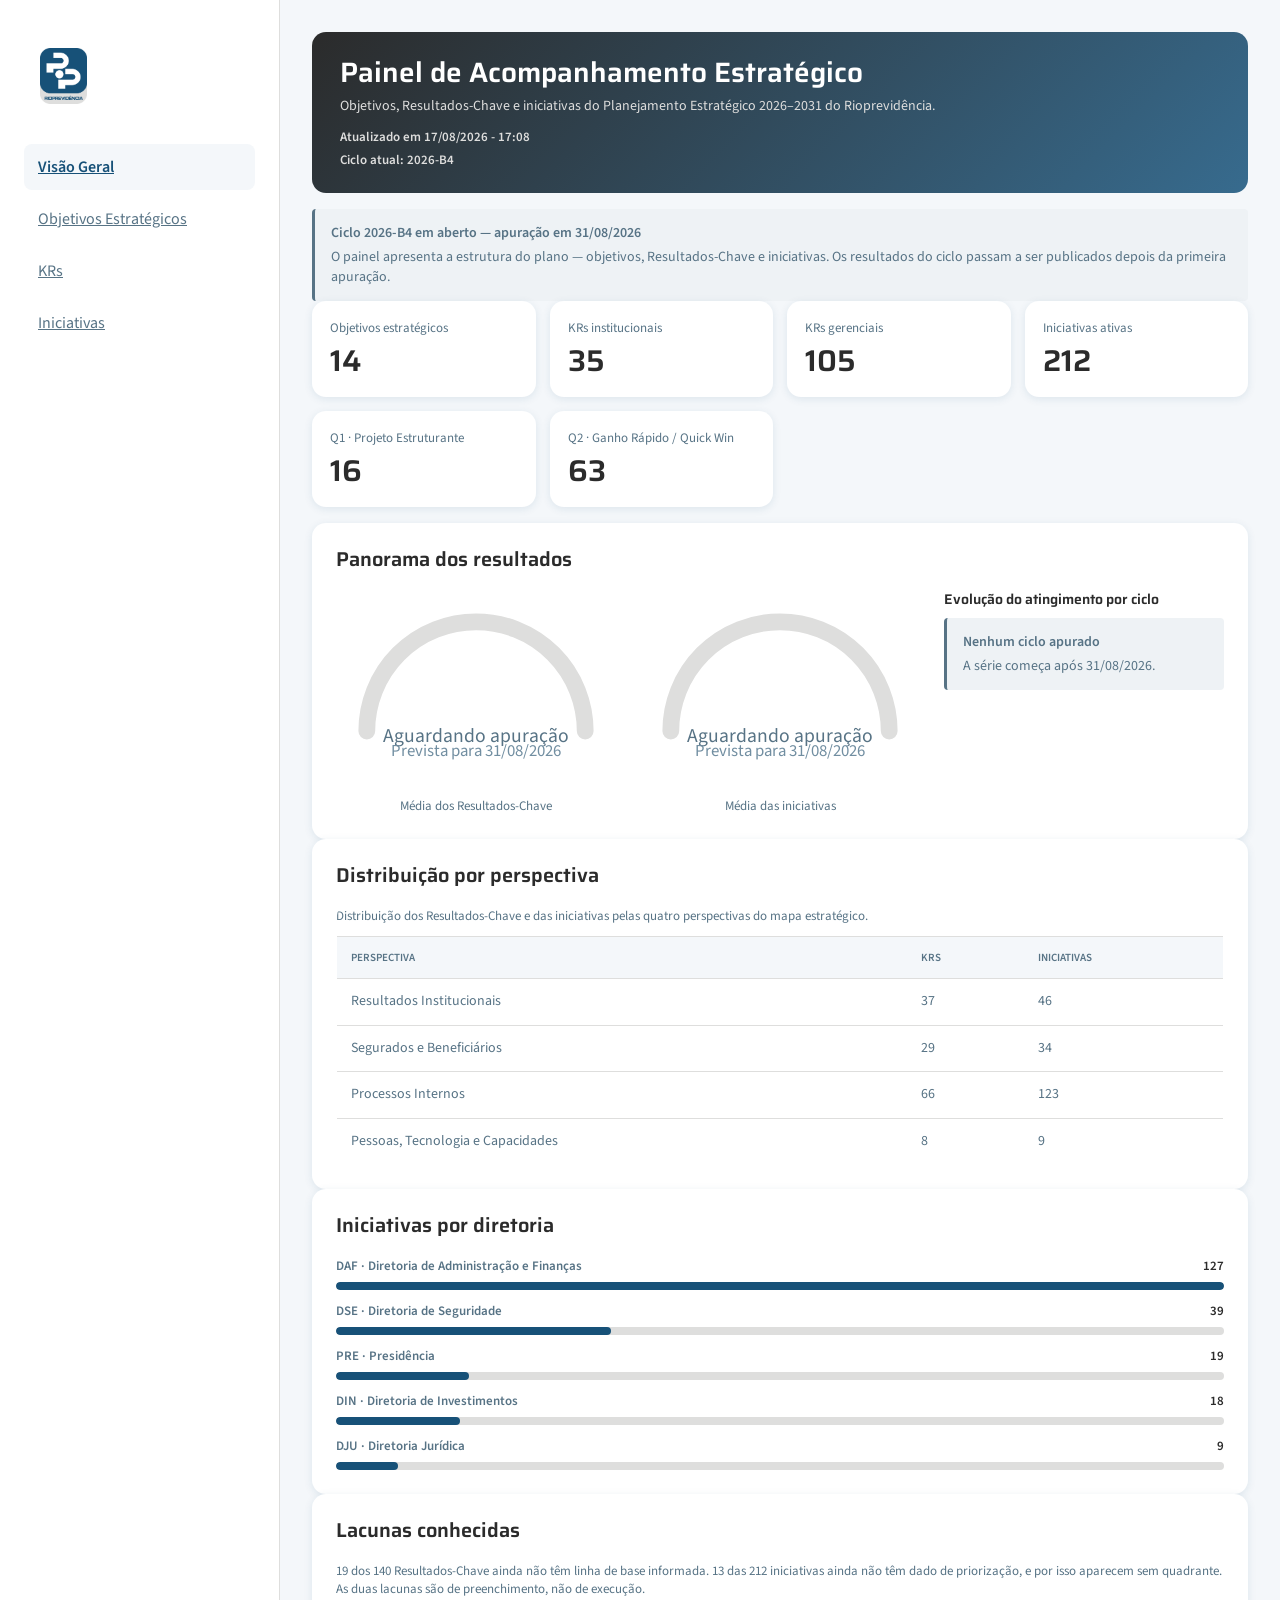
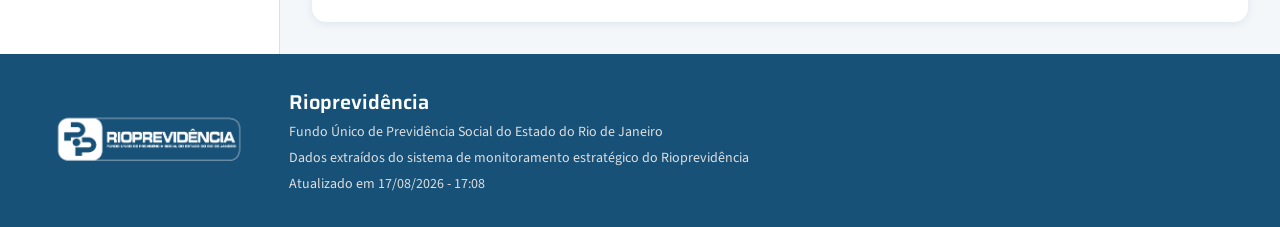
==== commit 9fb59aca: "publica coluna SEI e bloco Panorama dos resultados" ====
--- a/index.html
+++ b/index.html
@@ -69,7 +69,7 @@
           </p>
 
           <span class="hero-updated">
-            Atualizado em 17/08/2026 - 15:24
+            Atualizado em 17/08/2026 - 17:08
           </span>
 
           <span class="hero-cycle">
@@ -127,24 +127,24 @@
       
       <section class="panel">
         <div class="panel-header">
-          <h2>Saúde estratégica</h2>
-        </div>
-
-        <div class="saude-estrategica-grid">
+          <h2>Panorama dos resultados</h2>
+        </div>
+
+        <div class="panorama-grid">
           
         <figure class="medidor">
-          <svg class="medidor-arco" width="200" height="140" viewBox="0 0 200 140"><path d="M22.0,100.0 A78,78 0 0 1 178.0,100.0" fill="none" stroke="var(--borda)" stroke-width="12" stroke-linecap="round" /><text x="100" y="108" text-anchor="middle" font-size="var(--txt-sm)" fill="var(--texto-secundario)">Aguardando apuração</text><text x="100" y="118" text-anchor="middle" font-size="var(--txt-xs)" fill="var(--texto-suave)">Prevista para 31/08/2026</text></svg>
+          <svg class="medidor-arco" role="img" aria-label="Média dos Resultados-Chave: aguardando apuração, prevista para 31/08/2026" width="200" height="140" viewBox="0 0 200 140"><path d="M22.0,100.0 A78,78 0 0 1 178.0,100.0" fill="none" stroke="var(--borda)" stroke-width="12" stroke-linecap="round" /><text x="100" y="108" text-anchor="middle" aria-hidden="true" font-size="var(--txt-sm)" fill="var(--texto-secundario)">Aguardando apuração</text><text x="100" y="118" text-anchor="middle" aria-hidden="true" font-size="var(--txt-xs)" fill="var(--texto-suave)">Prevista para 31/08/2026</text></svg>
           <figcaption>Média dos Resultados-Chave</figcaption>
         </figure>
     
           
         <figure class="medidor">
-          <svg class="medidor-arco" width="200" height="140" viewBox="0 0 200 140"><path d="M22.0,100.0 A78,78 0 0 1 178.0,100.0" fill="none" stroke="var(--borda)" stroke-width="12" stroke-linecap="round" /><text x="100" y="108" text-anchor="middle" font-size="var(--txt-sm)" fill="var(--texto-secundario)">Aguardando apuração</text><text x="100" y="118" text-anchor="middle" font-size="var(--txt-xs)" fill="var(--texto-suave)">Prevista para 31/08/2026</text></svg>
+          <svg class="medidor-arco" role="img" aria-label="Média das iniciativas: aguardando apuração, prevista para 31/08/2026" width="200" height="140" viewBox="0 0 200 140"><path d="M22.0,100.0 A78,78 0 0 1 178.0,100.0" fill="none" stroke="var(--borda)" stroke-width="12" stroke-linecap="round" /><text x="100" y="108" text-anchor="middle" aria-hidden="true" font-size="var(--txt-sm)" fill="var(--texto-secundario)">Aguardando apuração</text><text x="100" y="118" text-anchor="middle" aria-hidden="true" font-size="var(--txt-xs)" fill="var(--texto-suave)">Prevista para 31/08/2026</text></svg>
           <figcaption>Média das iniciativas</figcaption>
         </figure>
     
 
-          <div class="saude-estrategica-evolucao">
+          <div class="panorama-evolucao">
             <h3>Evolução do atingimento por ciclo</h3>
             
         <section class="quadrant-empty">
@@ -305,7 +305,7 @@
         <strong>Rioprevidência</strong>
         <span>Fundo Único de Previdência Social do Estado do Rio de Janeiro</span>
         <span>Dados extraídos do sistema de monitoramento estratégico do Rioprevidência</span>
-        <span>Atualizado em 17/08/2026 - 15:24</span>
+        <span>Atualizado em 17/08/2026 - 17:08</span>
       </div>
     </footer>
 
--- a/assets/css/main.css
+++ b/assets/css/main.css
@@ -365,8 +365,8 @@
   font-size: 30px;
 }
 
-/* ---- Saude estrategica — Etapa 6/7 -------------------------- */
-.saude-estrategica-grid {
+/* ---- Panorama dos resultados — Etapa 6/7 -------------------------- */
+.panorama-grid {
   display: grid;
   grid-template-columns: repeat(3, 1fr);
   gap: 24px;
@@ -389,7 +389,7 @@
   font-size: 13px;
 }
 
-.saude-estrategica-evolucao h3 {
+.panorama-evolucao h3 {
   margin: 0 0 10px;
   font-size: 14px;
 }
@@ -1065,7 +1065,7 @@
   .kpi-grid,
   .overview-kpis,
   .objective-page-list,
-  .saude-estrategica-grid {
+  .panorama-grid {
     grid-template-columns: 1fr;
   }
 
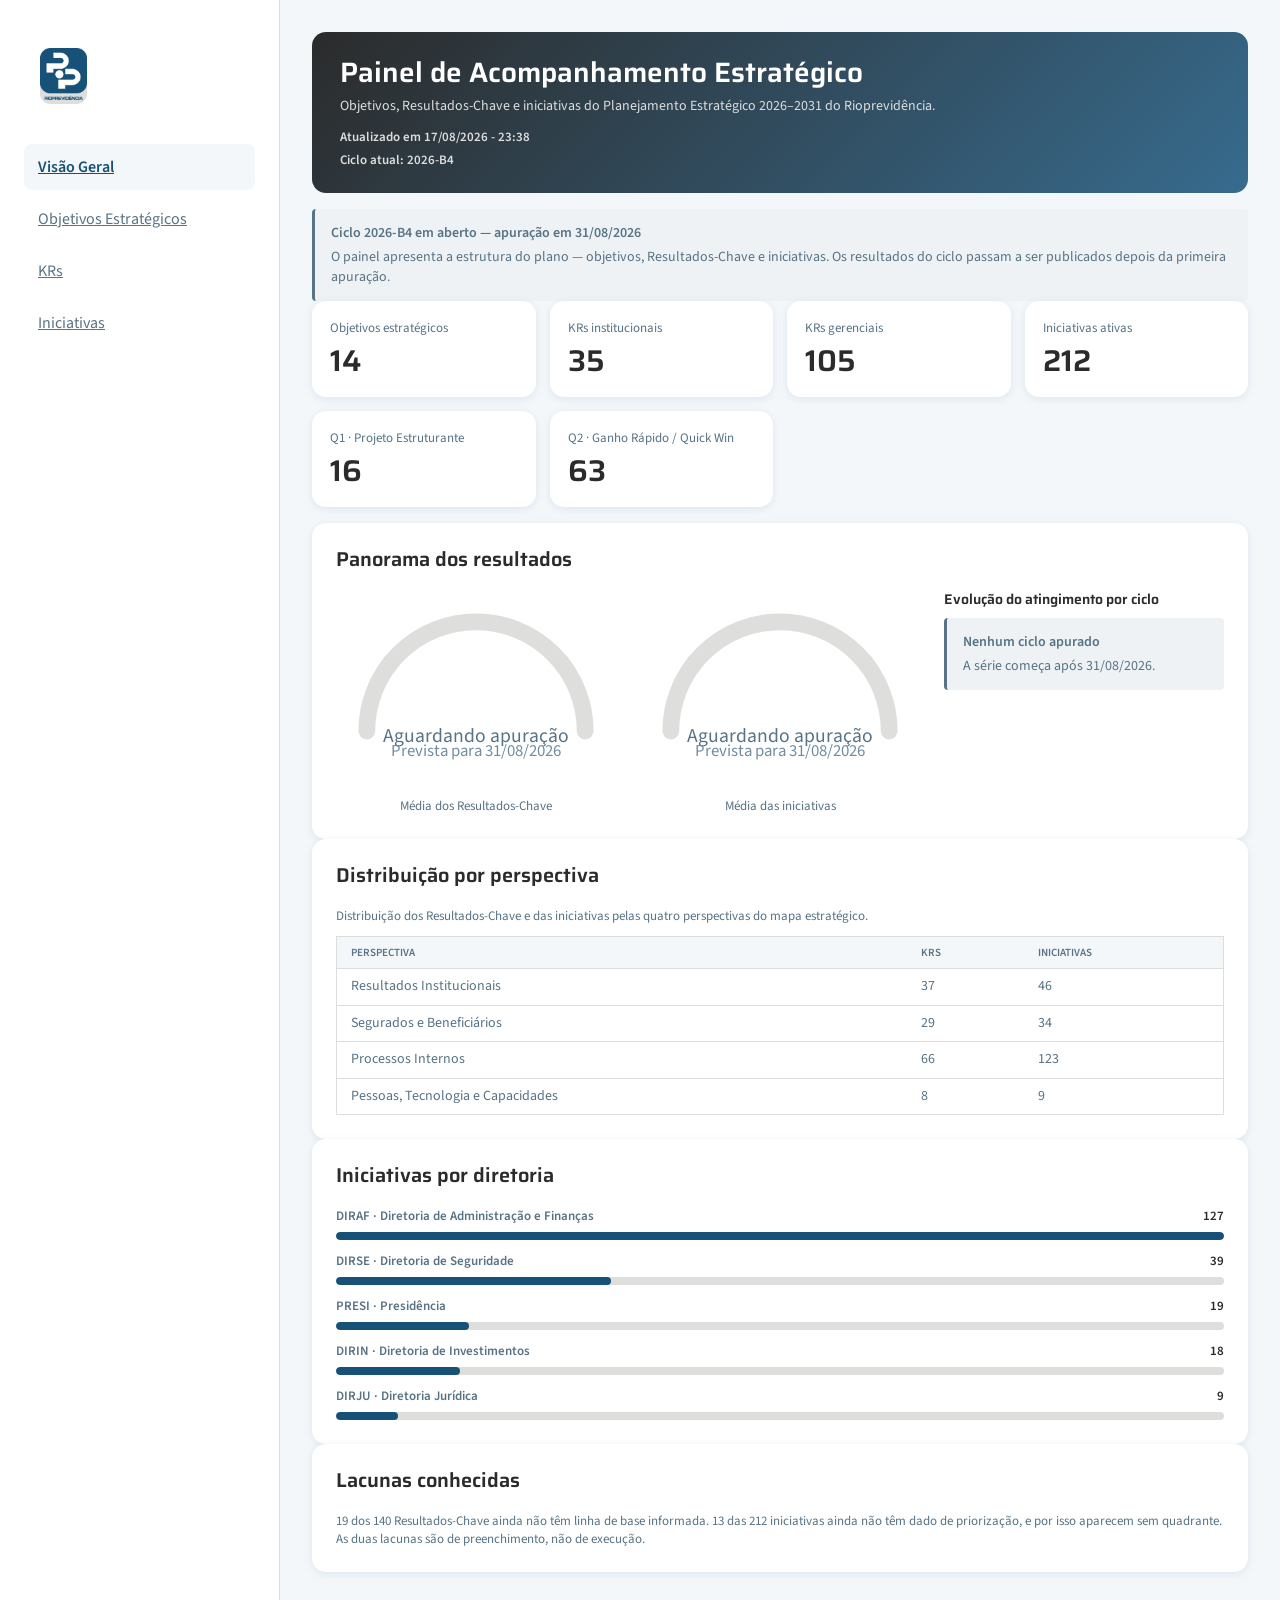
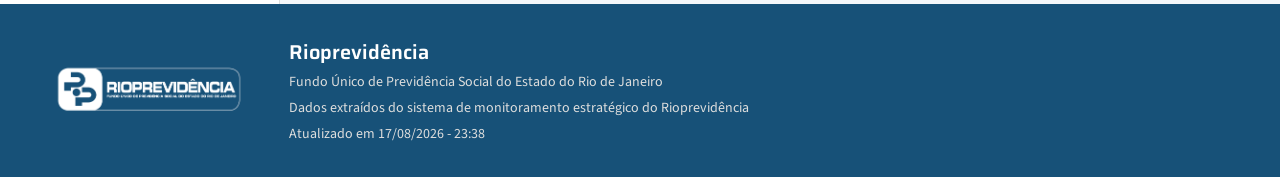
==== commit c882588f: "publica ajustes de apresentacao" ====
--- a/index.html
+++ b/index.html
@@ -69,7 +69,7 @@
           </p>
 
           <span class="hero-updated">
-            Atualizado em 17/08/2026 - 17:08
+            Atualizado em 17/08/2026 - 23:38
           </span>
 
           <span class="hero-cycle">
@@ -220,7 +220,7 @@
         
             <div class="distribution-row">
               <div class="distribution-label">
-                <span>DAF · Diretoria de Administração e Finanças</span>
+                <span>DIRAF · Diretoria de Administração e Finanças</span>
                 <strong>127</strong>
               </div>
               <div class="distribution-bar">
@@ -230,7 +230,7 @@
         
             <div class="distribution-row">
               <div class="distribution-label">
-                <span>DSE · Diretoria de Seguridade</span>
+                <span>DIRSE · Diretoria de Seguridade</span>
                 <strong>39</strong>
               </div>
               <div class="distribution-bar">
@@ -240,7 +240,7 @@
         
             <div class="distribution-row">
               <div class="distribution-label">
-                <span>PRE · Presidência</span>
+                <span>PRESI · Presidência</span>
                 <strong>19</strong>
               </div>
               <div class="distribution-bar">
@@ -250,7 +250,7 @@
         
             <div class="distribution-row">
               <div class="distribution-label">
-                <span>DIN · Diretoria de Investimentos</span>
+                <span>DIRIN · Diretoria de Investimentos</span>
                 <strong>18</strong>
               </div>
               <div class="distribution-bar">
@@ -260,7 +260,7 @@
         
             <div class="distribution-row">
               <div class="distribution-label">
-                <span>DJU · Diretoria Jurídica</span>
+                <span>DIRJU · Diretoria Jurídica</span>
                 <strong>9</strong>
               </div>
               <div class="distribution-bar">
@@ -305,7 +305,7 @@
         <strong>Rioprevidência</strong>
         <span>Fundo Único de Previdência Social do Estado do Rio de Janeiro</span>
         <span>Dados extraídos do sistema de monitoramento estratégico do Rioprevidência</span>
-        <span>Atualizado em 17/08/2026 - 17:08</span>
+        <span>Atualizado em 17/08/2026 - 23:38</span>
       </div>
     </footer>
 
--- a/assets/css/main.css
+++ b/assets/css/main.css
@@ -446,14 +446,15 @@
   align-items: flex-end;
   padding: 16px 18px;
   border: 1px solid var(--borda);
+  border-left: 4px solid var(--marca-principal);
   border-radius: var(--radius-md);
-  background: var(--fundo-cartao);
-  box-shadow: var(--shadow);
+  background: var(--fundo-alt);
+  box-shadow: none;
 }
 
 .objective-perspective-header h2 {
   margin: 0 0 5px;
-  font-size: 18px;
+  font-size: var(--txt-xl);
 }
 
 .objective-perspective-header p {
@@ -472,8 +473,17 @@
   background: var(--fundo-cartao);
   border: 1px solid var(--borda);
   border-radius: var(--radius-md);
-  box-shadow: var(--sombra-md);
+  box-shadow: var(--sombra-sm);
   padding: 18px;
+}
+
+.objective-page-card > summary {
+  cursor: pointer;
+  list-style: none;
+}
+
+.objective-page-card > summary::-webkit-details-marker {
+  display: none;
 }
 
 .objective-page-card-top {
@@ -491,10 +501,24 @@
   font-weight: 800;
 }
 
+.objective-page-toggle {
+  flex: none;
+  width: 0;
+  height: 0;
+  border-top: 5px solid transparent;
+  border-bottom: 5px solid transparent;
+  border-left: 6px solid var(--texto-secundario);
+  transition: transform 0.15s ease;
+}
+
+.objective-page-card[open] .objective-page-toggle {
+  transform: rotate(90deg);
+}
+
 .objective-page-card h3 {
   margin: 0;
   color: var(--text);
-  font-size: 16px;
+  font-size: var(--txt-lg);
   line-height: 1.42;
 }
 
@@ -506,6 +530,50 @@
   color: var(--muted);
   font-size: 13px;
   font-weight: 700;
+}
+
+.objective-page-detail {
+  display: grid;
+  gap: var(--esp-4);
+  margin-top: var(--esp-4);
+  padding-top: var(--esp-4);
+  border-top: 1px solid var(--borda);
+}
+
+.objective-detail-title {
+  margin: 0 0 var(--esp-2);
+  color: var(--texto-secundario);
+  font-size: var(--txt-sm);
+  font-weight: 700;
+  text-transform: uppercase;
+}
+
+.objective-detail-list {
+  display: grid;
+  gap: var(--esp-2);
+  margin: 0;
+  padding: 0;
+  list-style: none;
+}
+
+.objective-detail-list li {
+  color: var(--text);
+  font-size: 14px;
+  line-height: 1.4;
+}
+
+.objective-detail-code {
+  margin-right: var(--esp-2);
+  color: var(--accent);
+  font-family: var(--fonte-mono);
+  font-size: 13px;
+  font-weight: 700;
+}
+
+.objective-detail-empty {
+  margin: 0;
+  color: var(--muted);
+  font-size: 14px;
 }
 
 .distribution-list {
@@ -558,7 +626,6 @@
   width: 100%;
   min-width: 760px;
   border-collapse: collapse;
-  overflow: hidden;
   border: 1px solid var(--borda);
   border-radius: var(--radius-md);
   background: var(--fundo-cartao);
@@ -566,10 +633,18 @@
 
 .executive-table th,
 .executive-table td {
-  padding: 13px 14px;
+  padding: var(--esp-2) 14px;
   border-bottom: 1px solid var(--borda);
   text-align: left;
   vertical-align: top;
+}
+
+.kr-col-descricao {
+  max-width: 28rem;
+}
+
+.kr-col-indicador {
+  max-width: 16rem;
 }
 
 .executive-table th {
@@ -844,20 +919,12 @@
 .quadrant-bubble {
   position: absolute;
   z-index: 3;
-  display: inline-flex;
-  justify-content: center;
-  align-items: center;
   transform: translate(-50%, 50%);
   border: 1px solid var(--texto-invertido);
   border-radius: 999px;
-  box-shadow:
-    var(--sombra-sm);
-  color: var(--texto-invertido);
+  box-shadow: var(--sombra-sm);
+  opacity: 0.55;
   cursor: default;
-  font-size: var(--txt-xs);
-  font-weight: 600;
-  line-height: 1;
-  white-space: nowrap;
 }
 
 /* Cor por quadrante — SPEC-002 §6.4. Valores da paleta do manual da marca;
@@ -891,12 +958,6 @@
 .quadrant-x-axis strong {
   color: var(--texto-secundario);
   font-size: 14px;
-}
-
-.quadrant-aviso-filtro {
-  margin: 0 0 12px;
-  color: var(--muted);
-  font-size: 13px;
 }
 
 .quadrant-legend {
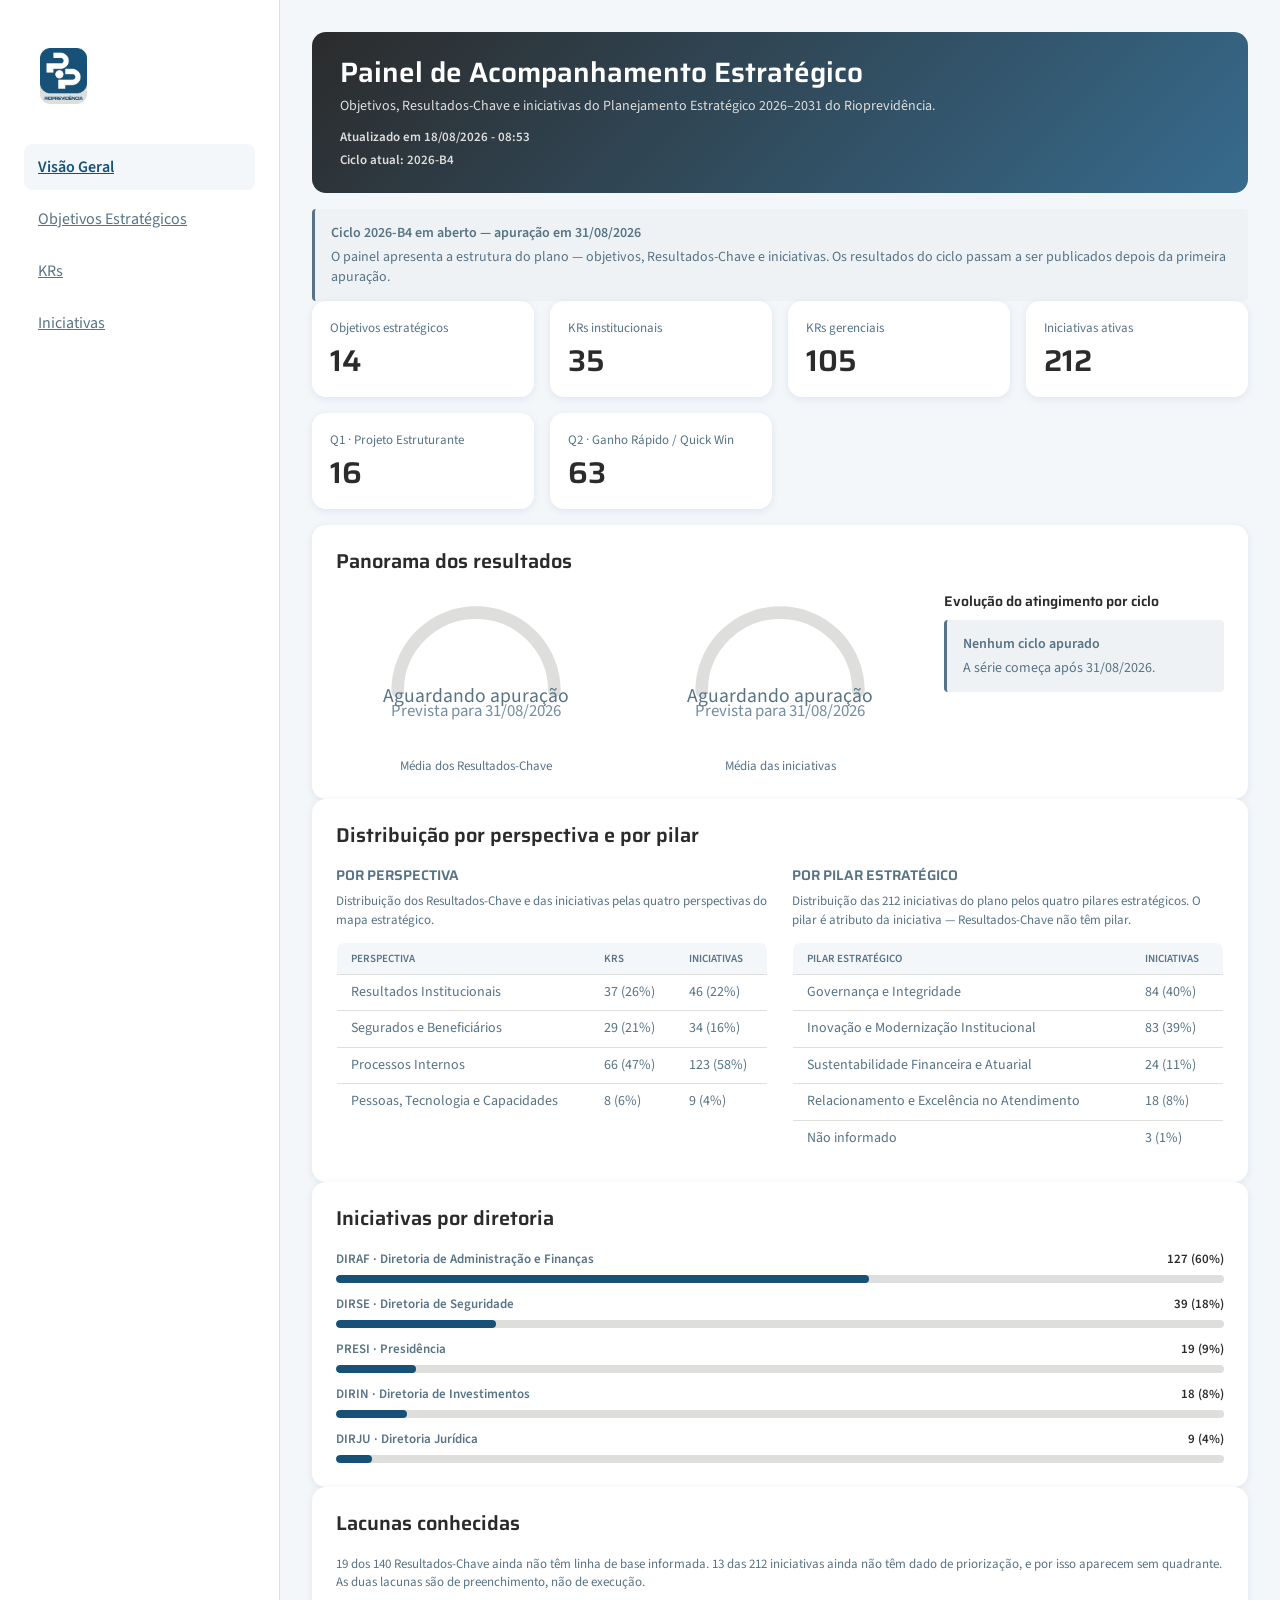
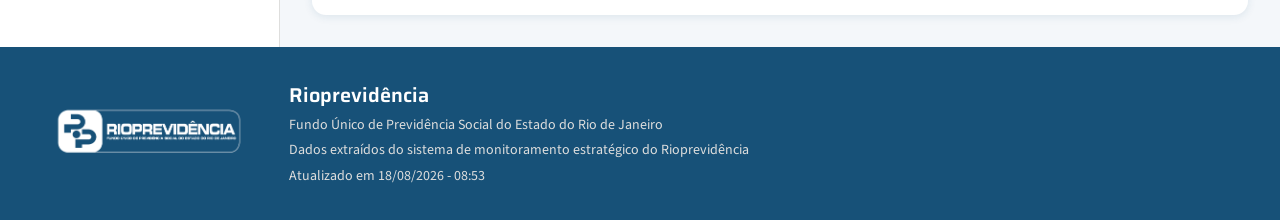
==== commit 72afb3ec: "publica ajustes de apresentacao" ====
--- a/index.html
+++ b/index.html
@@ -69,7 +69,7 @@
           </p>
 
           <span class="hero-updated">
-            Atualizado em 17/08/2026 - 23:38
+            Atualizado em 18/08/2026 - 08:53
           </span>
 
           <span class="hero-cycle">
@@ -133,13 +133,13 @@
         <div class="panorama-grid">
           
         <figure class="medidor">
-          <svg class="medidor-arco" role="img" aria-label="Média dos Resultados-Chave: aguardando apuração, prevista para 31/08/2026" width="200" height="140" viewBox="0 0 200 140"><path d="M22.0,100.0 A78,78 0 0 1 178.0,100.0" fill="none" stroke="var(--borda)" stroke-width="12" stroke-linecap="round" /><text x="100" y="108" text-anchor="middle" aria-hidden="true" font-size="var(--txt-sm)" fill="var(--texto-secundario)">Aguardando apuração</text><text x="100" y="118" text-anchor="middle" aria-hidden="true" font-size="var(--txt-xs)" fill="var(--texto-suave)">Prevista para 31/08/2026</text></svg>
+          <svg class="medidor-arco" role="img" aria-label="Média dos Resultados-Chave: aguardando apuração, prevista para 31/08/2026" width="200" height="110" viewBox="0 0 200 110"><path d="M44.0,70.0 A56,56 0 0 1 156.0,70.0" fill="none" stroke="var(--borda)" stroke-width="9" stroke-linecap="round" /><text x="100" y="78" text-anchor="middle" aria-hidden="true" font-size="var(--txt-sm)" fill="var(--texto-secundario)">Aguardando apuração</text><text x="100" y="88" text-anchor="middle" aria-hidden="true" font-size="var(--txt-xs)" fill="var(--texto-suave)">Prevista para 31/08/2026</text></svg>
           <figcaption>Média dos Resultados-Chave</figcaption>
         </figure>
     
           
         <figure class="medidor">
-          <svg class="medidor-arco" role="img" aria-label="Média das iniciativas: aguardando apuração, prevista para 31/08/2026" width="200" height="140" viewBox="0 0 200 140"><path d="M22.0,100.0 A78,78 0 0 1 178.0,100.0" fill="none" stroke="var(--borda)" stroke-width="12" stroke-linecap="round" /><text x="100" y="108" text-anchor="middle" aria-hidden="true" font-size="var(--txt-sm)" fill="var(--texto-secundario)">Aguardando apuração</text><text x="100" y="118" text-anchor="middle" aria-hidden="true" font-size="var(--txt-xs)" fill="var(--texto-suave)">Prevista para 31/08/2026</text></svg>
+          <svg class="medidor-arco" role="img" aria-label="Média das iniciativas: aguardando apuração, prevista para 31/08/2026" width="200" height="110" viewBox="0 0 200 110"><path d="M44.0,70.0 A56,56 0 0 1 156.0,70.0" fill="none" stroke="var(--borda)" stroke-width="9" stroke-linecap="round" /><text x="100" y="78" text-anchor="middle" aria-hidden="true" font-size="var(--txt-sm)" fill="var(--texto-secundario)">Aguardando apuração</text><text x="100" y="88" text-anchor="middle" aria-hidden="true" font-size="var(--txt-xs)" fill="var(--texto-suave)">Prevista para 31/08/2026</text></svg>
           <figcaption>Média das iniciativas</figcaption>
         </figure>
     
@@ -159,15 +159,22 @@
 
       <section class="panel">
         <div class="panel-header">
-          <h2>Distribuição por perspectiva</h2>
-        </div>
-
-        
+          <h2>Distribuição por perspectiva e por pilar</h2>
+        </div>
+
+        <div class="split-tables">
+          <div>
+            <h3>Por perspectiva</h3>
+            
+      <p class="table-description">
+        Distribuição dos Resultados-Chave e das iniciativas pelas quatro
+        perspectivas do mapa estratégico.
+      </p>
+
       <div class="table-wrap">
-        <table class="executive-table">
-          <caption>
-            Distribuição dos Resultados-Chave e das iniciativas pelas quatro
-            perspectivas do mapa estratégico.
+        <table class="executive-table distribution-table">
+          <caption class="oculto-visual">
+            Distribuição por perspectiva
           </caption>
 
           <thead>
@@ -182,32 +189,89 @@
             
             <tr>
               <td>Resultados Institucionais</td>
-              <td>37</td>
-              <td>46</td>
+              <td>37 (26%)</td>
+              <td>46 (22%)</td>
             </tr>
         
             <tr>
               <td>Segurados e Beneficiários</td>
-              <td>29</td>
-              <td>34</td>
+              <td>29 (21%)</td>
+              <td>34 (16%)</td>
             </tr>
         
             <tr>
               <td>Processos Internos</td>
-              <td>66</td>
-              <td>123</td>
+              <td>66 (47%)</td>
+              <td>123 (58%)</td>
             </tr>
         
             <tr>
               <td>Pessoas, Tecnologia e Capacidades</td>
-              <td>8</td>
-              <td>9</td>
+              <td>8 (6%)</td>
+              <td>9 (4%)</td>
             </tr>
         
           </tbody>
         </table>
       </div>
     
+          </div>
+
+          <div>
+            <h3>Por pilar estratégico</h3>
+            
+      <p class="table-description">
+        Distribuição das 212 iniciativas do plano pelos quatro pilares
+        estratégicos. O pilar é atributo da iniciativa — Resultados-Chave
+        não têm pilar.
+      </p>
+
+      <div class="table-wrap">
+        <table class="executive-table distribution-table">
+          <caption class="oculto-visual">
+            Distribuição por pilar estratégico
+          </caption>
+
+          <thead>
+            <tr>
+              <th scope="col">Pilar estratégico</th>
+              <th scope="col">Iniciativas</th>
+            </tr>
+          </thead>
+
+          <tbody>
+            
+            <tr>
+              <td>Governança e Integridade</td>
+              <td>84 (40%)</td>
+            </tr>
+        
+            <tr>
+              <td>Inovação e Modernização Institucional</td>
+              <td>83 (39%)</td>
+            </tr>
+        
+            <tr>
+              <td>Sustentabilidade Financeira e Atuarial</td>
+              <td>24 (11%)</td>
+            </tr>
+        
+            <tr>
+              <td>Relacionamento e Excelência no Atendimento</td>
+              <td>18 (8%)</td>
+            </tr>
+        
+            <tr>
+              <td>Não informado</td>
+              <td>3 (1%)</td>
+            </tr>
+        
+          </tbody>
+        </table>
+      </div>
+    
+          </div>
+        </div>
       </section>
 
       <section class="panel">
@@ -221,50 +285,50 @@
             <div class="distribution-row">
               <div class="distribution-label">
                 <span>DIRAF · Diretoria de Administração e Finanças</span>
-                <strong>127</strong>
-              </div>
-              <div class="distribution-bar">
-                <div style="width:100%"></div>
+                <strong>127 (60%)</strong>
+              </div>
+              <div class="distribution-bar">
+                <div style="width:60%"></div>
               </div>
             </div>
         
             <div class="distribution-row">
               <div class="distribution-label">
                 <span>DIRSE · Diretoria de Seguridade</span>
-                <strong>39</strong>
-              </div>
-              <div class="distribution-bar">
-                <div style="width:31%"></div>
+                <strong>39 (18%)</strong>
+              </div>
+              <div class="distribution-bar">
+                <div style="width:18%"></div>
               </div>
             </div>
         
             <div class="distribution-row">
               <div class="distribution-label">
                 <span>PRESI · Presidência</span>
-                <strong>19</strong>
-              </div>
-              <div class="distribution-bar">
-                <div style="width:15%"></div>
+                <strong>19 (9%)</strong>
+              </div>
+              <div class="distribution-bar">
+                <div style="width:9%"></div>
               </div>
             </div>
         
             <div class="distribution-row">
               <div class="distribution-label">
                 <span>DIRIN · Diretoria de Investimentos</span>
-                <strong>18</strong>
-              </div>
-              <div class="distribution-bar">
-                <div style="width:14%"></div>
+                <strong>18 (8%)</strong>
+              </div>
+              <div class="distribution-bar">
+                <div style="width:8%"></div>
               </div>
             </div>
         
             <div class="distribution-row">
               <div class="distribution-label">
                 <span>DIRJU · Diretoria Jurídica</span>
-                <strong>9</strong>
-              </div>
-              <div class="distribution-bar">
-                <div style="width:7%"></div>
+                <strong>9 (4%)</strong>
+              </div>
+              <div class="distribution-bar">
+                <div style="width:4%"></div>
               </div>
             </div>
         
@@ -305,7 +369,7 @@
         <strong>Rioprevidência</strong>
         <span>Fundo Único de Previdência Social do Estado do Rio de Janeiro</span>
         <span>Dados extraídos do sistema de monitoramento estratégico do Rioprevidência</span>
-        <span>Atualizado em 17/08/2026 - 23:38</span>
+        <span>Atualizado em 18/08/2026 - 08:53</span>
       </div>
     </footer>
 
--- a/assets/css/main.css
+++ b/assets/css/main.css
@@ -348,7 +348,7 @@
 
 .overview-kpis {
   grid-template-columns: repeat(auto-fit, minmax(190px, 1fr));
-  gap: 14px;
+  gap: var(--esp-4);
   margin-bottom: 16px;
 }
 
@@ -448,7 +448,13 @@
   border: 1px solid var(--borda);
   border-left: 4px solid var(--marca-principal);
   border-radius: var(--radius-md);
-  background: var(--fundo-alt);
+  /* --fundo-alt e a mesma cor do fundo da pagina (B-06): a faixa lateral
+     azul nao bastava para o cartao ler como conteiner. --marca-cinza tem
+     contraste visivel contra --fundo-alt e contra os cartoes brancos de
+     objetivo dentro dele. Texto secundario (--muted) cai para 3,7:1 nesse
+     fundo, abaixo de AA — o paragrafo usa --texto-corpo (10,5:1) em vez
+     dele; o h2 ja herda --texto-corpo do body, sem mudanca. */
+  background: var(--marca-cinza);
   box-shadow: none;
 }
 
@@ -459,14 +465,14 @@
 
 .objective-perspective-header p {
   margin: 0;
-  color: var(--muted);
+  color: var(--texto-corpo);
   font-size: 14px;
 }
 
 .objective-page-list {
   display: grid;
   grid-template-columns: repeat(auto-fit, minmax(360px, 1fr));
-  gap: 14px;
+  gap: var(--esp-4);
 }
 
 .objective-page-card {
@@ -477,15 +483,6 @@
   padding: 18px;
 }
 
-.objective-page-card > summary {
-  cursor: pointer;
-  list-style: none;
-}
-
-.objective-page-card > summary::-webkit-details-marker {
-  display: none;
-}
-
 .objective-page-card-top {
   display: flex;
   justify-content: space-between;
@@ -499,20 +496,6 @@
   font-family: var(--fonte-mono);
   font-size: 13px;
   font-weight: 800;
-}
-
-.objective-page-toggle {
-  flex: none;
-  width: 0;
-  height: 0;
-  border-top: 5px solid transparent;
-  border-bottom: 5px solid transparent;
-  border-left: 6px solid var(--texto-secundario);
-  transition: transform 0.15s ease;
-}
-
-.objective-page-card[open] .objective-page-toggle {
-  transform: rotate(90deg);
 }
 
 .objective-page-card h3 {
@@ -546,6 +529,7 @@
   font-size: var(--txt-sm);
   font-weight: 700;
   text-transform: uppercase;
+  cursor: pointer;
 }
 
 .objective-detail-list {
@@ -618,6 +602,21 @@
   background: var(--accent);
 }
 
+/* Duas tabelas lado a lado, metade da largura cada — SPEC-004 B-02. */
+.split-tables {
+  display: grid;
+  grid-template-columns: 1fr 1fr;
+  gap: var(--esp-5);
+}
+
+.split-tables h3 {
+  margin: 0 0 var(--esp-2);
+  color: var(--texto-secundario);
+  font-size: var(--txt-sm);
+  font-weight: 700;
+  text-transform: uppercase;
+}
+
 .table-wrap {
   overflow-x: auto;
 }
@@ -625,10 +624,18 @@
 .executive-table {
   width: 100%;
   min-width: 760px;
+  overflow: hidden;
   border-collapse: collapse;
   border: 1px solid var(--borda);
   border-radius: var(--radius-md);
   background: var(--fundo-cartao);
+}
+
+/* Tabelas de distribuicao (perspectiva, pilar): poucas colunas, cabem
+   numa metade de coluna sem precisar da largura minima das tabelas de
+   registro completo. */
+.distribution-table {
+  min-width: 0;
 }
 
 .executive-table th,
@@ -647,6 +654,18 @@
   max-width: 16rem;
 }
 
+/* Dezesseis colunas — sem largura minima propria, o navegador espreme as
+   colunas curtas ate quebrar em varias linhas (B-12). O piso da abaixo da
+   soma das colunas curtas mais a largura de leitura de descricao e
+   indicador; o excesso rola dentro do table-wrap. */
+.kr-table {
+  min-width: 1600px;
+}
+
+.kr-col-nowrap {
+  white-space: nowrap;
+}
+
 .executive-table th {
   background: var(--fundo-alt);
   color: var(--muted);
@@ -666,11 +685,39 @@
 }
 
 .executive-table caption {
-  padding: 0 0 10px;
+  text-align: left;
+}
+
+/* Texto descritivo da tabela, fora do <caption> — Etapa 10/B-11.
+   O <caption> herda a largura da tabela, nao da pagina: uma tabela mais
+   larga que a tela corta o texto pela rolagem horizontal do table-wrap.
+   Este paragrafo fica acima do contêiner rolavel, limitado a largura da
+   pagina; o <caption> passa a ter so uma frase curta, visualmente oculta,
+   para leitor de tela. */
+.table-description {
+  margin: 0 0 var(--esp-3);
   color: var(--muted);
   font-size: 13px;
   line-height: 1.45;
-  text-align: left;
+}
+
+.grafico-alternativa .table-description {
+  margin: 0;
+  padding: 0 var(--esp-4) var(--esp-3);
+}
+
+/* Oculta visualmente mantendo o texto acessivel a leitor de tela —
+   tecnica padrao (posicao, clip e tamanho de 1px). */
+.oculto-visual {
+  position: absolute;
+  width: 1px;
+  height: 1px;
+  padding: 0;
+  margin: -1px;
+  overflow: hidden;
+  clip: rect(0, 0, 0, 0);
+  white-space: nowrap;
+  border: 0;
 }
 
 .table-note {
@@ -681,6 +728,31 @@
 
 .kr-meta-revisao {
   font-style: italic;
+}
+
+/* Resultado apurado, numa segunda linha abaixo da meta — SPEC-004 B-07.
+   Cor pelo desempenho (positivo/critico), nunca pela marca: meta e
+   resultado usavam dois tons de azul quase indistinguiveis. */
+.kr-meta {
+  display: block;
+}
+
+.kr-resultado {
+  display: block;
+  margin-top: 2px;
+  font-weight: var(--peso-forte);
+}
+
+.kr-resultado--positivo {
+  color: var(--estado-positivo);
+}
+
+.kr-resultado--critico {
+  color: var(--estado-critico);
+}
+
+.kr-resultado--vazio {
+  color: var(--texto-suave);
 }
 
 /* ---- Selo de estado — SPEC-002 §6.2 ------------------------ */
@@ -945,6 +1017,20 @@
   background: var(--marca-compl-3);
 }
 
+/* Clicar na linha da tabela destaca a bolha correspondente — SPEC-004
+   B-08, sem JavaScript, via :target. Destaca, nao filtra: as demais
+   continuam visiveis, so atenuadas. */
+.quadrant-bubble:target {
+  z-index: 4;
+  border-width: 2px;
+  box-shadow: 0 0 0 3px var(--estado-atencao);
+  opacity: 1;
+}
+
+.quadrant-chart:has(.quadrant-bubble:target) .quadrant-bubble:not(:target) {
+  opacity: 0.2;
+}
+
 .quadrant-x-axis {
   grid-column: 2;
   grid-row: 2;
@@ -1126,7 +1212,8 @@
   .kpi-grid,
   .overview-kpis,
   .objective-page-list,
-  .panorama-grid {
+  .panorama-grid,
+  .split-tables {
     grid-template-columns: 1fr;
   }
 
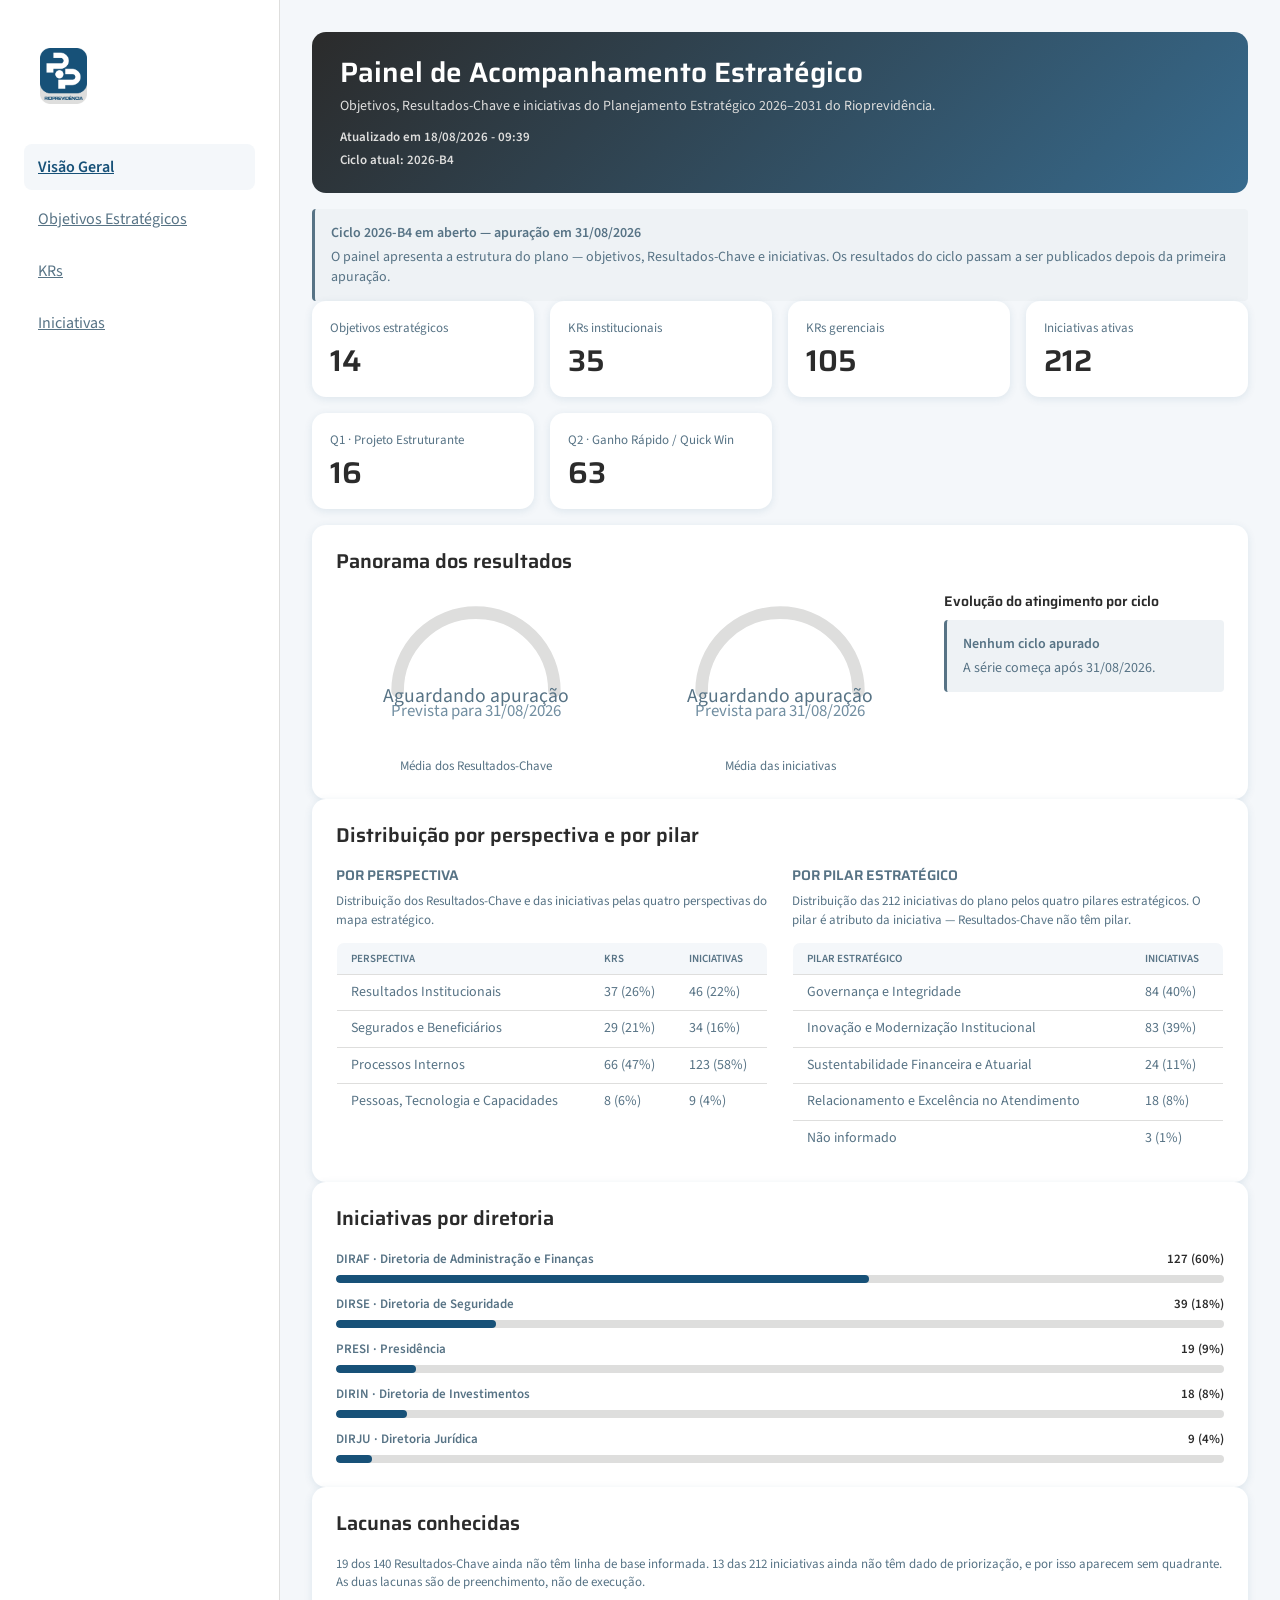
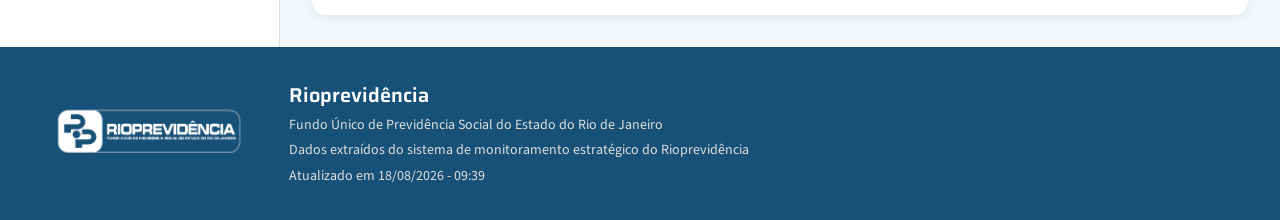
==== commit a289be6f: "publica ajustes de apresentacao" ====
--- a/index.html
+++ b/index.html
@@ -69,7 +69,7 @@
           </p>
 
           <span class="hero-updated">
-            Atualizado em 18/08/2026 - 08:53
+            Atualizado em 18/08/2026 - 09:39
           </span>
 
           <span class="hero-cycle">
@@ -369,7 +369,7 @@
         <strong>Rioprevidência</strong>
         <span>Fundo Único de Previdência Social do Estado do Rio de Janeiro</span>
         <span>Dados extraídos do sistema de monitoramento estratégico do Rioprevidência</span>
-        <span>Atualizado em 18/08/2026 - 08:53</span>
+        <span>Atualizado em 18/08/2026 - 09:39</span>
       </div>
     </footer>
 
--- a/assets/css/main.css
+++ b/assets/css/main.css
@@ -782,6 +782,7 @@
 
 .kr-trajetoria-legenda {
   display: flex;
+  flex-wrap: wrap;
   gap: 18px;
   margin: 0 0 12px;
   color: var(--muted);
@@ -805,11 +806,23 @@
   background: var(--marca-principal);
 }
 
-.kr-trajetoria-swatch--resultado {
-  background: var(--marca-compl-1);
+/* A linha de resultado e colorida por desempenho desde a Etapa 10 (B-07):
+   verde quando a meta foi atingida, vermelho quando nao. A legenda mostra as
+   duas cores possiveis — uma amostra unica em --marca-compl-1 contradiria a
+   tela a partir da primeira apuracao. O tracejado se mantem, e o que separa
+   resultado de meta no minigrafico. */
+.kr-trajetoria-swatch--resultado-positivo {
   background-image: repeating-linear-gradient(
     90deg,
-    var(--marca-compl-1) 0 3px,
+    var(--estado-positivo) 0 3px,
+    transparent 3px 5px
+  );
+}
+
+.kr-trajetoria-swatch--resultado-critico {
+  background-image: repeating-linear-gradient(
+    90deg,
+    var(--estado-critico) 0 3px,
     transparent 3px 5px
   );
 }
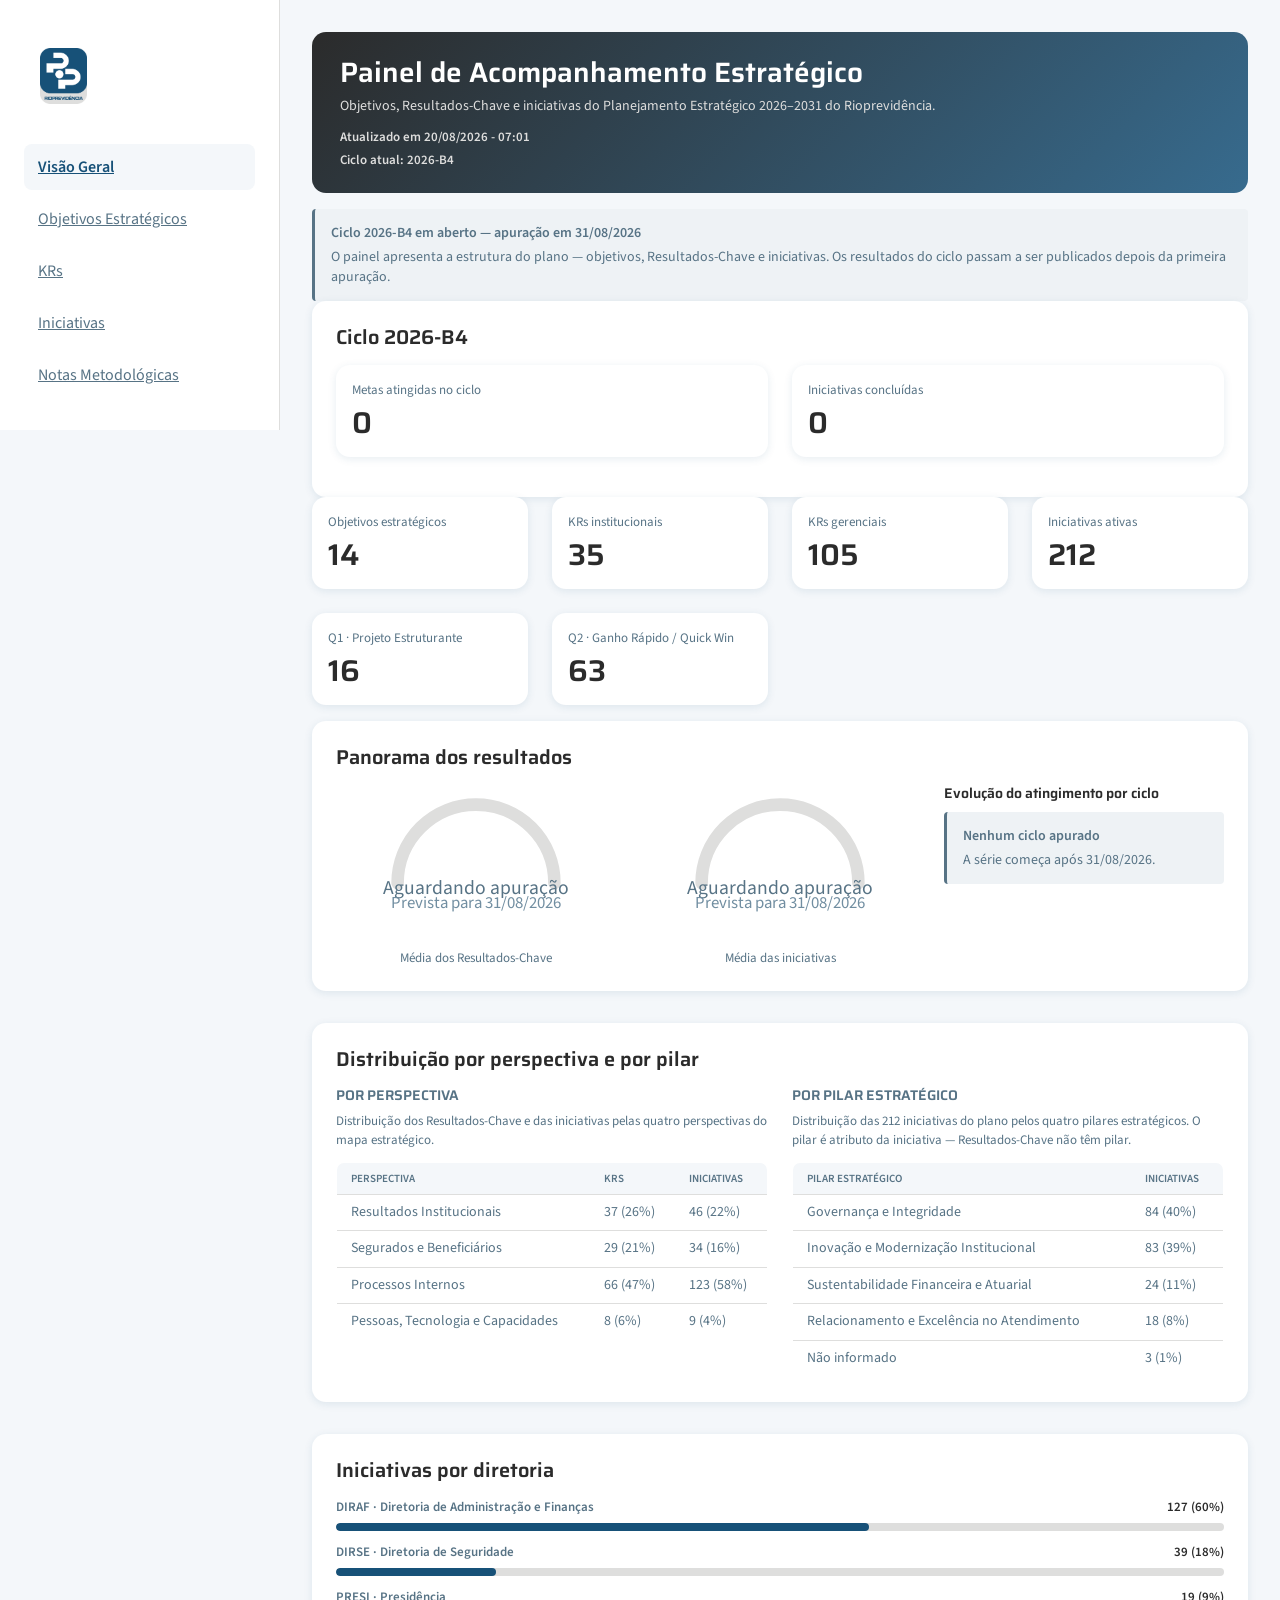
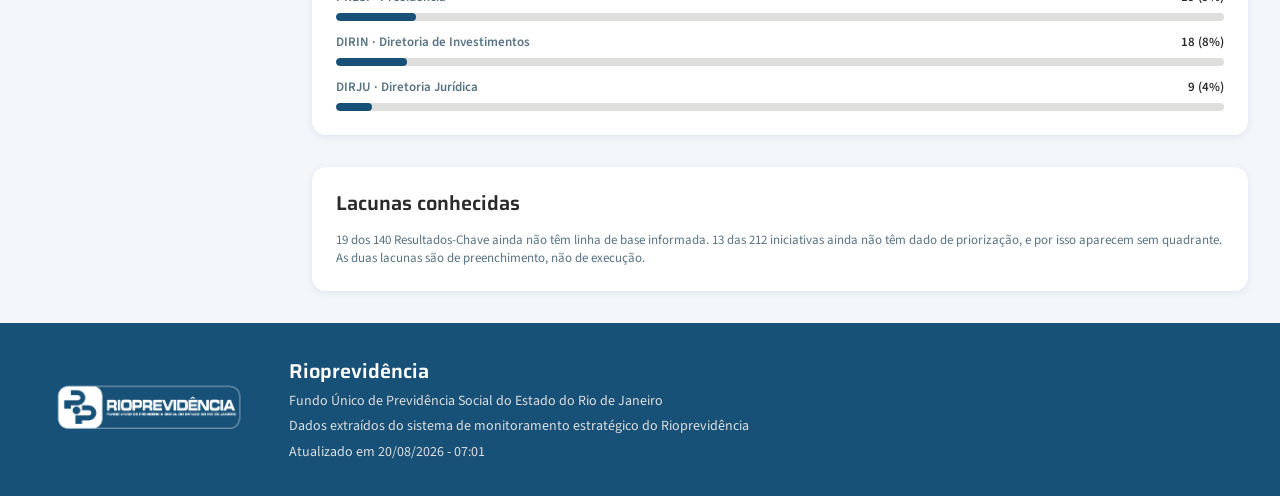
==== commit 9f8468fc: "publica ajustes de apresentacao" ====
--- a/index.html
+++ b/index.html
@@ -12,12 +12,15 @@
 
   <link rel="stylesheet" href="assets/css/tokens.css">
   <link rel="stylesheet" href="assets/css/main.css">
+  
   <link rel="icon" type="image/png" href="assets/img/marca/rioprev-vertical-policromatica.png">
 </head>
 
 <body>
 
   <a class="pular-conteudo" href="#conteudo">Pular para o conteúdo</a>
+
+  
 
   <div class="layout">
 
@@ -34,23 +37,11 @@
       </div>
 
       <nav class="menu" aria-label="Navegação principal">
-
-        <a class="menu-item active" href="index.html">
-          Visão Geral
-        </a>
-
-        <a class="menu-item " href="objetivos.html">
-          Objetivos Estratégicos
-        </a>
-
-        <a class="menu-item " href="krs.html">
-          KRs
-        </a>
-
-        <a class="menu-item " href="iniciativas.html">
-          Iniciativas
-        </a>
-
+        <a class="menu-item active" href="index.html" aria-current="page">Visão Geral</a>
+        <a class="menu-item" href="objetivos.html">Objetivos Estratégicos</a>
+        <a class="menu-item" href="krs.html">KRs</a>
+        <a class="menu-item" href="iniciativas.html">Iniciativas</a>
+        <a class="menu-item" href="notas.html">Notas Metodológicas</a>
       </nav>
 
     </aside>
@@ -69,7 +60,7 @@
           </p>
 
           <span class="hero-updated">
-            Atualizado em 18/08/2026 - 09:39
+            Atualizado em 20/08/2026 - 07:01
           </span>
 
           <span class="hero-cycle">
@@ -90,6 +81,30 @@
       </section>
     
 
+      
+      <section class="panel">
+        <div class="panel-header">
+          <h2>Ciclo 2026-B4</h2>
+        </div>
+        
+        <div class="kpi-grid overview-kpis interno-situacao">
+          
+          
+        <article class="kpi-card">
+          <span class="kpi-label">Metas atingidas no ciclo</span>
+          <strong class="kpi-value">0</strong>
+        </article>
+        
+        <article class="kpi-card">
+          <span class="kpi-label">Iniciativas concluídas</span>
+          <strong class="kpi-value">0</strong>
+        </article>
+        
+        </div>
+      </section>
+    
+
+      
       <section class="kpi-grid overview-kpis">
         
         <article class="kpi-card">
@@ -123,6 +138,9 @@
         </article>
         
       </section>
+        
+
+      
 
       
       <section class="panel">
@@ -369,7 +387,7 @@
         <strong>Rioprevidência</strong>
         <span>Fundo Único de Previdência Social do Estado do Rio de Janeiro</span>
         <span>Dados extraídos do sistema de monitoramento estratégico do Rioprevidência</span>
-        <span>Atualizado em 18/08/2026 - 09:39</span>
+        <span>Atualizado em 20/08/2026 - 07:01</span>
       </div>
     </footer>
 
--- a/assets/css/tokens.css
+++ b/assets/css/tokens.css
@@ -67,6 +67,25 @@
 
   /* Cor nunca é o único portador de significado: todo estado
      leva rótulo textual e, quando cabível, ícone.            */
+
+  /* ---- Quadrantes do gráfico de priorização ----------------
+     Cada token carrega o juízo do quadrante — favorável (Q1/Q2)
+     ou que exige atenção (Q3/Q4) — derivado dos tokens acima,
+     nunca um valor novo. O tom pastel vem da opacidade de 0,55
+     aplicada à bolha no gráfico, não de clarear a cor aqui. */
+  --quadrante-q1: var(--marca-principal);
+  --quadrante-q2: var(--estado-positivo);
+  --quadrante-q3: var(--estado-atencao);
+  --quadrante-q4: var(--estado-critico);
+
+  /* Tinta de fundo das quatro regiões do gráfico — Etapa 15, Tarefa 5.
+     Mesma mistura (9%) para as quatro, derivada do token do próprio
+     quadrante: nenhuma região fica sem tinta, e nenhuma fica mais forte
+     que as outras. Bem mais fraca que a bolha, que usa opacidade 0,55. */
+  --quadrante-q1-bg: color-mix(in srgb, var(--quadrante-q1) 9%, var(--fundo-cartao));
+  --quadrante-q2-bg: color-mix(in srgb, var(--quadrante-q2) 9%, var(--fundo-cartao));
+  --quadrante-q3-bg: color-mix(in srgb, var(--quadrante-q3) 9%, var(--fundo-cartao));
+  --quadrante-q4-bg: color-mix(in srgb, var(--quadrante-q4) 9%, var(--fundo-cartao));
 
   /* ---- Tipografia -----------------------------------------
      Manual (p. 22): Square721 BT (principal) e
--- a/assets/css/main.css
+++ b/assets/css/main.css
@@ -78,6 +78,17 @@
     1px solid var(--border);
 
   padding: 32px 24px;
+
+  /* Acompanha a rolagem — Etapa 15, Tarefa 1.1. .layout e flex, entao
+     align-self:flex-start impede o item de esticar para a altura toda do
+     container, o que apagaria o efeito do sticky (o item ja ocuparia o
+     espaco inteiro, nao haveria "colar" visivel). Se a barra for mais
+     alta que a janela, rola por dentro dela mesma. */
+  position: sticky;
+  top: 0;
+  align-self: flex-start;
+  max-height: 100vh;
+  overflow-y: auto;
 }
 
 .brand {
@@ -234,7 +245,7 @@
   grid-template-columns:
     repeat(auto-fit, minmax(220px, 1fr));
 
-  gap: 18px;
+  gap: var(--esp-5);
 
   margin-bottom: 24px;
 }
@@ -341,19 +352,19 @@
 
   border-radius: var(--radius);
 
-  padding: 24px;
+  padding: var(--esp-4);
 
   box-shadow: var(--shadow);
 }
 
 .overview-kpis {
   grid-template-columns: repeat(auto-fit, minmax(190px, 1fr));
-  gap: var(--esp-4);
+  gap: var(--esp-5);
   margin-bottom: 16px;
 }
 
 .overview-kpis .kpi-card {
-  padding: 18px;
+  padding: var(--esp-4);
 }
 
 .overview-kpis .kpi-label {
@@ -414,13 +425,20 @@
 
   border-radius: var(--radius);
 
-  padding: 24px;
+  padding: var(--esp-5);
 
   box-shadow: var(--shadow);
 }
 
+/* Respiro entre paineis — Etapa 15, Tarefa 2. So entre eles (nao antes do
+   primeiro nem depois do ultimo): .content nao e grid com gap, e cada
+   pagina encadeia varios .panel como irmaos diretos. */
+.panel + .panel {
+  margin-top: var(--esp-6);
+}
+
 .panel-header {
-  margin-bottom: 20px;
+  margin-bottom: var(--esp-4);
 }
 
 .panel-header h2 {
@@ -472,7 +490,7 @@
 .objective-page-list {
   display: grid;
   grid-template-columns: repeat(auto-fit, minmax(360px, 1fr));
-  gap: var(--esp-4);
+  gap: var(--esp-5);
 }
 
 .objective-page-card {
@@ -480,7 +498,7 @@
   border: 1px solid var(--borda);
   border-radius: var(--radius-md);
   box-shadow: var(--sombra-sm);
-  padding: 18px;
+  padding: var(--esp-4);
 }
 
 .objective-page-card-top {
@@ -654,6 +672,13 @@
   max-width: 16rem;
 }
 
+/* Unidade tem valor longo o bastante para estourar a coluna sem quebrar
+   — "Comparação com 2025 (2025 = 100)", em KR-DSE-04 (Etapa 15,
+   Tarefa 4). Sem white-space: nowrap, ao contrario das colunas curtas. */
+.kr-col-unidade {
+  max-width: 10rem;
+}
+
 /* Dezesseis colunas — sem largura minima propria, o navegador espreme as
    colunas curtas ate quebrar em varias linhas (B-12). O piso da abaixo da
    soma das colunas curtas mais a largura de leitura de descricao e
@@ -699,11 +724,6 @@
   color: var(--muted);
   font-size: 13px;
   line-height: 1.45;
-}
-
-.grafico-alternativa .table-description {
-  margin: 0;
-  padding: 0 var(--esp-4) var(--esp-3);
 }
 
 /* Oculta visualmente mantendo o texto acessivel a leitor de tela —
@@ -780,6 +800,19 @@
   color: var(--estado-neutro);
 }
 
+/* SPEC-002 §6.2 lista quatro estados; estes dois faltavam no
+   componente compartilhado ate a Etapa 12 os pedir na tabela de
+   alertas do painel interno. */
+.selo-status--critico {
+  background: var(--estado-critico-bg);
+  color: var(--estado-critico);
+}
+
+.selo-status--atencao {
+  background: var(--estado-atencao-bg);
+  color: var(--estado-atencao);
+}
+
 .kr-trajetoria-legenda {
   display: flex;
   flex-wrap: wrap;
@@ -897,6 +930,15 @@
   transform: rotate(180deg);
 }
 
+/* As quatro regiões do gráfico — Etapa 15, Tarefa 5. Um conic-gradient
+   centrado no ponto de corte (esforço, valor) divide o retângulo em
+   exatamente quatro setores de 90°, cada um coincidindo com um quadrante
+   retangular real, porque o centro é o próprio ponto de corte dos dois
+   eixos. 0deg aponta para cima e o ângulo cresce em sentido horário:
+   0-90° é o setor de cima-direita (Q1), 90-180° de baixo-direita (Q3),
+   180-270° de baixo-esquerda (Q4), 270-360° de cima-esquerda (Q2). Antes,
+   dois gradientes lineares empilhados deixavam Q1 e Q3 com a mesma tinta
+   genérica e Q4 sem tinta nenhuma. */
 .quadrant-chart {
   position: relative;
   grid-column: 2;
@@ -905,18 +947,13 @@
   overflow: hidden;
   border: 1px solid var(--borda);
   border-radius: var(--radius-md);
-  background:
-    linear-gradient(
-      90deg,
-      transparent 0 var(--corte-esforco, 50%),
-      var(--fundo-alt) var(--corte-esforco, 50%) 100%
-    ),
-    linear-gradient(
-      0deg,
-      transparent 0 var(--corte-valor, 50%),
-      var(--fundo-alt) var(--corte-valor, 50%) 100%
-    ),
-    var(--fundo-cartao);
+  background: conic-gradient(
+    from 0deg at var(--corte-esforco, 50%) calc(100% - var(--corte-valor, 50%)),
+    var(--quadrante-q1-bg) 0deg 90deg,
+    var(--quadrante-q3-bg) 90deg 180deg,
+    var(--quadrante-q4-bg) 180deg 270deg,
+    var(--quadrante-q2-bg) 270deg 360deg
+  );
 }
 
 .quadrant-axis {
@@ -982,23 +1019,27 @@
 .quadrant-label--q1 {
   top: 12px;
   right: 12px;
+  border-left: 3px solid var(--quadrante-q1);
   text-align: right;
 }
 
 .quadrant-label--q2 {
   top: 12px;
   left: 12px;
+  border-left: 3px solid var(--quadrante-q2);
 }
 
 .quadrant-label--q3 {
   right: 12px;
   bottom: 12px;
+  border-left: 3px solid var(--quadrante-q3);
   text-align: right;
 }
 
 .quadrant-label--q4 {
   left: 12px;
   bottom: 12px;
+  border-left: 3px solid var(--quadrante-q4);
 }
 
 .quadrant-bubble {
@@ -1012,22 +1053,23 @@
   cursor: default;
 }
 
-/* Cor por quadrante — SPEC-002 §6.4. Valores da paleta do manual da marca;
-   migram para tokens.css na etapa de identidade visual. */
+/* Cor por quadrante — SPEC-002 §6.4. Tokens de tokens.css: cada um carrega
+   o juizo do quadrante (favoravel ou que exige atencao), nao mais um tom
+   de azul institucional so distinguivel entre si. */
 .quadrant-bubble--q1 {
-  background: var(--marca-principal);
+  background: var(--quadrante-q1);
 }
 
 .quadrant-bubble--q2 {
-  background: var(--marca-compl-1);
+  background: var(--quadrante-q2);
 }
 
 .quadrant-bubble--q3 {
-  background: var(--marca-compl-2);
+  background: var(--quadrante-q3);
 }
 
 .quadrant-bubble--q4 {
-  background: var(--marca-compl-3);
+  background: var(--quadrante-q4);
 }
 
 /* Clicar na linha da tabela destaca a bolha correspondente — SPEC-004
@@ -1170,25 +1212,6 @@
   line-height: var(--altura-linha-corpo);
 }
 
-/* ---- Alternativa textual do grafico (SPEC-002 §4) --------- */
-.grafico-alternativa {
-  margin-top: var(--esp-4);
-  border: 1px solid var(--borda);
-  border-radius: var(--raio-md);
-  background: var(--fundo-alt);
-}
-
-.grafico-alternativa > summary {
-  padding: var(--esp-3) var(--esp-4);
-  color: var(--texto-principal);
-  cursor: pointer;
-  font-weight: var(--peso-medio);
-}
-
-.grafico-alternativa .table-wrap {
-  padding: 0 var(--esp-4) var(--esp-4);
-}
-
 /* ============================================================
    Ponto de quebra unico em 768px — SPEC-002 §5.4.
    Acima disso as grades sao fluidas (auto-fit), o que dispensa
@@ -1268,8 +1291,7 @@
 
   .sidebar,
   .filters-panel,
-  .pular-conteudo,
-  .grafico-alternativa {
+  .pular-conteudo {
     display: none !important;
   }
 
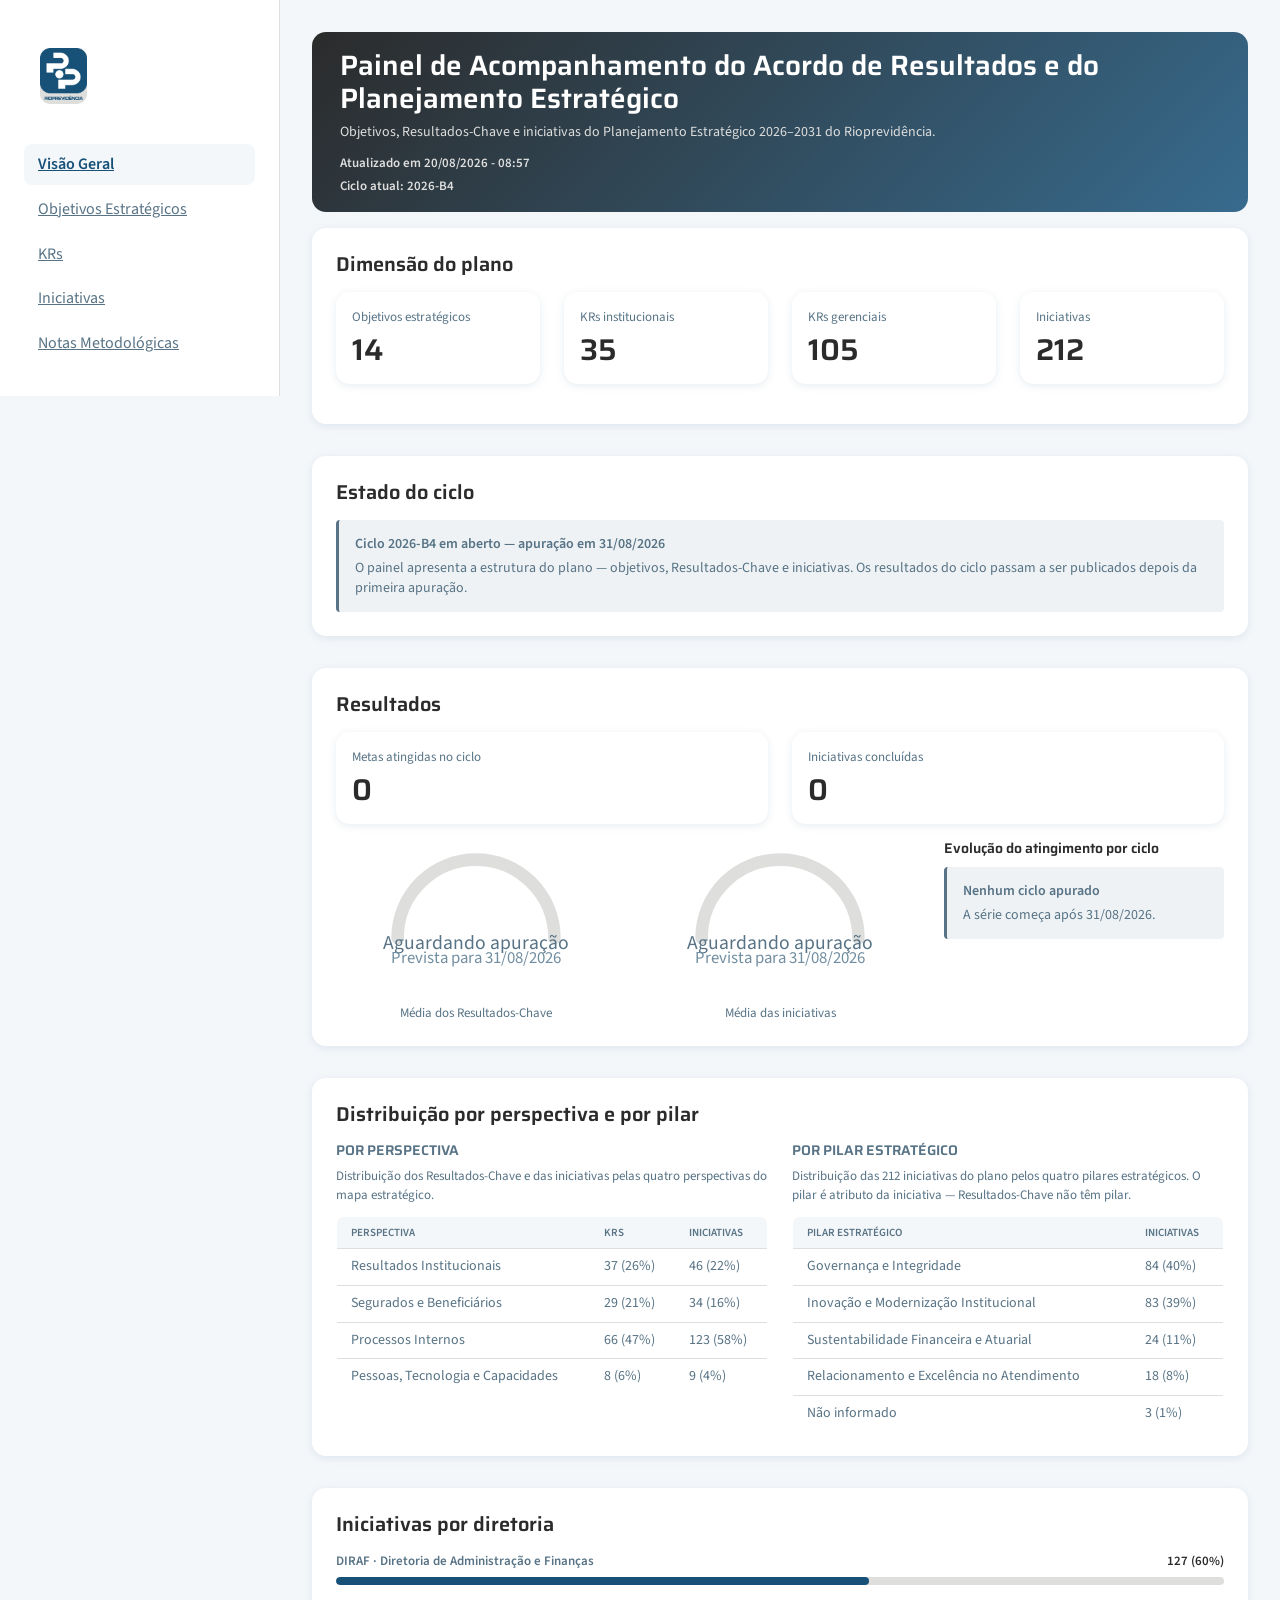
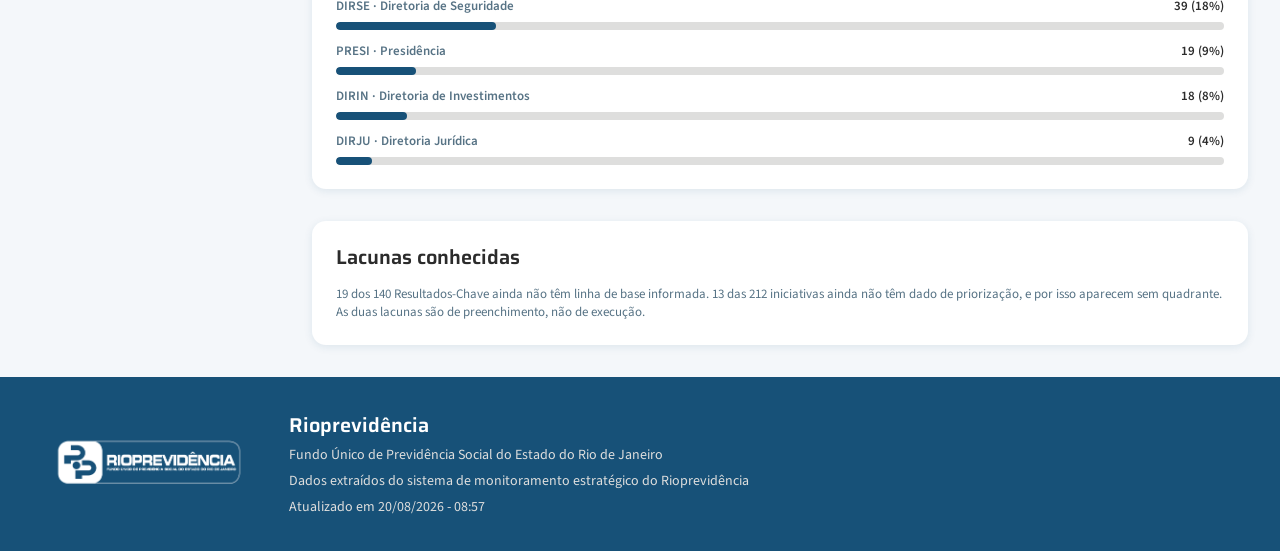
==== commit 6e18df97: "publica ajustes de apresentacao" ====
--- a/index.html
+++ b/index.html
@@ -51,7 +51,7 @@
       <header class="hero compact-hero">
         <div class="hero-text">
           <h1>
-            Painel de Acompanhamento Estratégico
+            Painel de Acompanhamento do Acordo de Resultados e do Planejamento Estratégico
           </h1>
 
           <p>
@@ -60,7 +60,7 @@
           </p>
 
           <span class="hero-updated">
-            Atualizado em 20/08/2026 - 07:01
+            Atualizado em 20/08/2026 - 08:57
           </span>
 
           <span class="hero-cycle">
@@ -71,6 +71,42 @@
 
       
       
+      <section class="panel">
+        <div class="panel-header">
+          <h2>Dimensão do plano</h2>
+        </div>
+        <div class="kpi-grid overview-kpis">
+          
+        <article class="kpi-card">
+          <span class="kpi-label">Objetivos estratégicos</span>
+          <strong class="kpi-value">14</strong>
+        </article>
+        
+        <article class="kpi-card">
+          <span class="kpi-label">KRs institucionais</span>
+          <strong class="kpi-value">35</strong>
+        </article>
+        
+        <article class="kpi-card">
+          <span class="kpi-label">KRs gerenciais</span>
+          <strong class="kpi-value">105</strong>
+        </article>
+        
+        <article class="kpi-card">
+          <span class="kpi-label">Iniciativas</span>
+          <strong class="kpi-value">212</strong>
+        </article>
+        
+        </div>
+      </section>
+    
+
+      
+      <section class="panel">
+        <div class="panel-header">
+          <h2>Estado do ciclo</h2>
+        </div>
+        
       <section class="quadrant-empty">
         <strong>Ciclo 2026-B4 em aberto — apuração em 31/08/2026</strong>
         <p>
@@ -80,15 +116,17 @@
         </p>
       </section>
     
-
-      
-      <section class="panel">
-        <div class="panel-header">
-          <h2>Ciclo 2026-B4</h2>
-        </div>
-        
-        <div class="kpi-grid overview-kpis interno-situacao">
-          
+        
+        
+      </section>
+    
+
+      
+      <section class="panel">
+        <div class="panel-header">
+          <h2>Resultados</h2>
+        </div>
+        <div class="kpi-grid overview-kpis">
           
         <article class="kpi-card">
           <span class="kpi-label">Metas atingidas no ciclo</span>
@@ -101,53 +139,7 @@
         </article>
         
         </div>
-      </section>
-    
-
-      
-      <section class="kpi-grid overview-kpis">
-        
-        <article class="kpi-card">
-          <span class="kpi-label">Objetivos estratégicos</span>
-          <strong class="kpi-value">14</strong>
-        </article>
-        
-        <article class="kpi-card">
-          <span class="kpi-label">KRs institucionais</span>
-          <strong class="kpi-value">35</strong>
-        </article>
-        
-        <article class="kpi-card">
-          <span class="kpi-label">KRs gerenciais</span>
-          <strong class="kpi-value">105</strong>
-        </article>
-        
-        <article class="kpi-card">
-          <span class="kpi-label">Iniciativas ativas</span>
-          <strong class="kpi-value">212</strong>
-        </article>
-        
-        <article class="kpi-card">
-          <span class="kpi-label">Q1 · Projeto Estruturante</span>
-          <strong class="kpi-value">16</strong>
-        </article>
-        
-        <article class="kpi-card">
-          <span class="kpi-label">Q2 · Ganho Rápido / Quick Win</span>
-          <strong class="kpi-value">63</strong>
-        </article>
-        
-      </section>
-        
-
-      
-
-      
-      <section class="panel">
-        <div class="panel-header">
-          <h2>Panorama dos resultados</h2>
-        </div>
-
+        
         <div class="panorama-grid">
           
         <figure class="medidor">
@@ -172,6 +164,7 @@
         
           </div>
         </div>
+    
       </section>
     
 
@@ -368,6 +361,8 @@
       </p>
     
       </section>
+
+      
     
 
     </main>
@@ -387,7 +382,7 @@
         <strong>Rioprevidência</strong>
         <span>Fundo Único de Previdência Social do Estado do Rio de Janeiro</span>
         <span>Dados extraídos do sistema de monitoramento estratégico do Rioprevidência</span>
-        <span>Atualizado em 20/08/2026 - 07:01</span>
+        <span>Atualizado em 20/08/2026 - 08:57</span>
       </div>
     </footer>
 
--- a/assets/css/main.css
+++ b/assets/css/main.css
@@ -117,11 +117,17 @@
 
   flex-direction: column;
 
-  gap: 6px;
+  gap: var(--esp-1);
 }
 
 .menu-item {
-  padding: 12px 14px;
+  padding: var(--esp-2) 14px;
+
+  /* Sem isto, a linha do texto usa a altura padrao do navegador (~22px):
+     22 + 2*var(--esp-2) (16px) = 38px, abaixo do minimo de 40px por item
+     (Etapa 16, Tarefa 1). Com --altura-linha-corpo, ~41px — sem alterar
+     o padding pedido nem inventar valor fora de tokens.css. */
+  line-height: var(--altura-linha-corpo);
 
   border-radius: var(--radius-md);
 
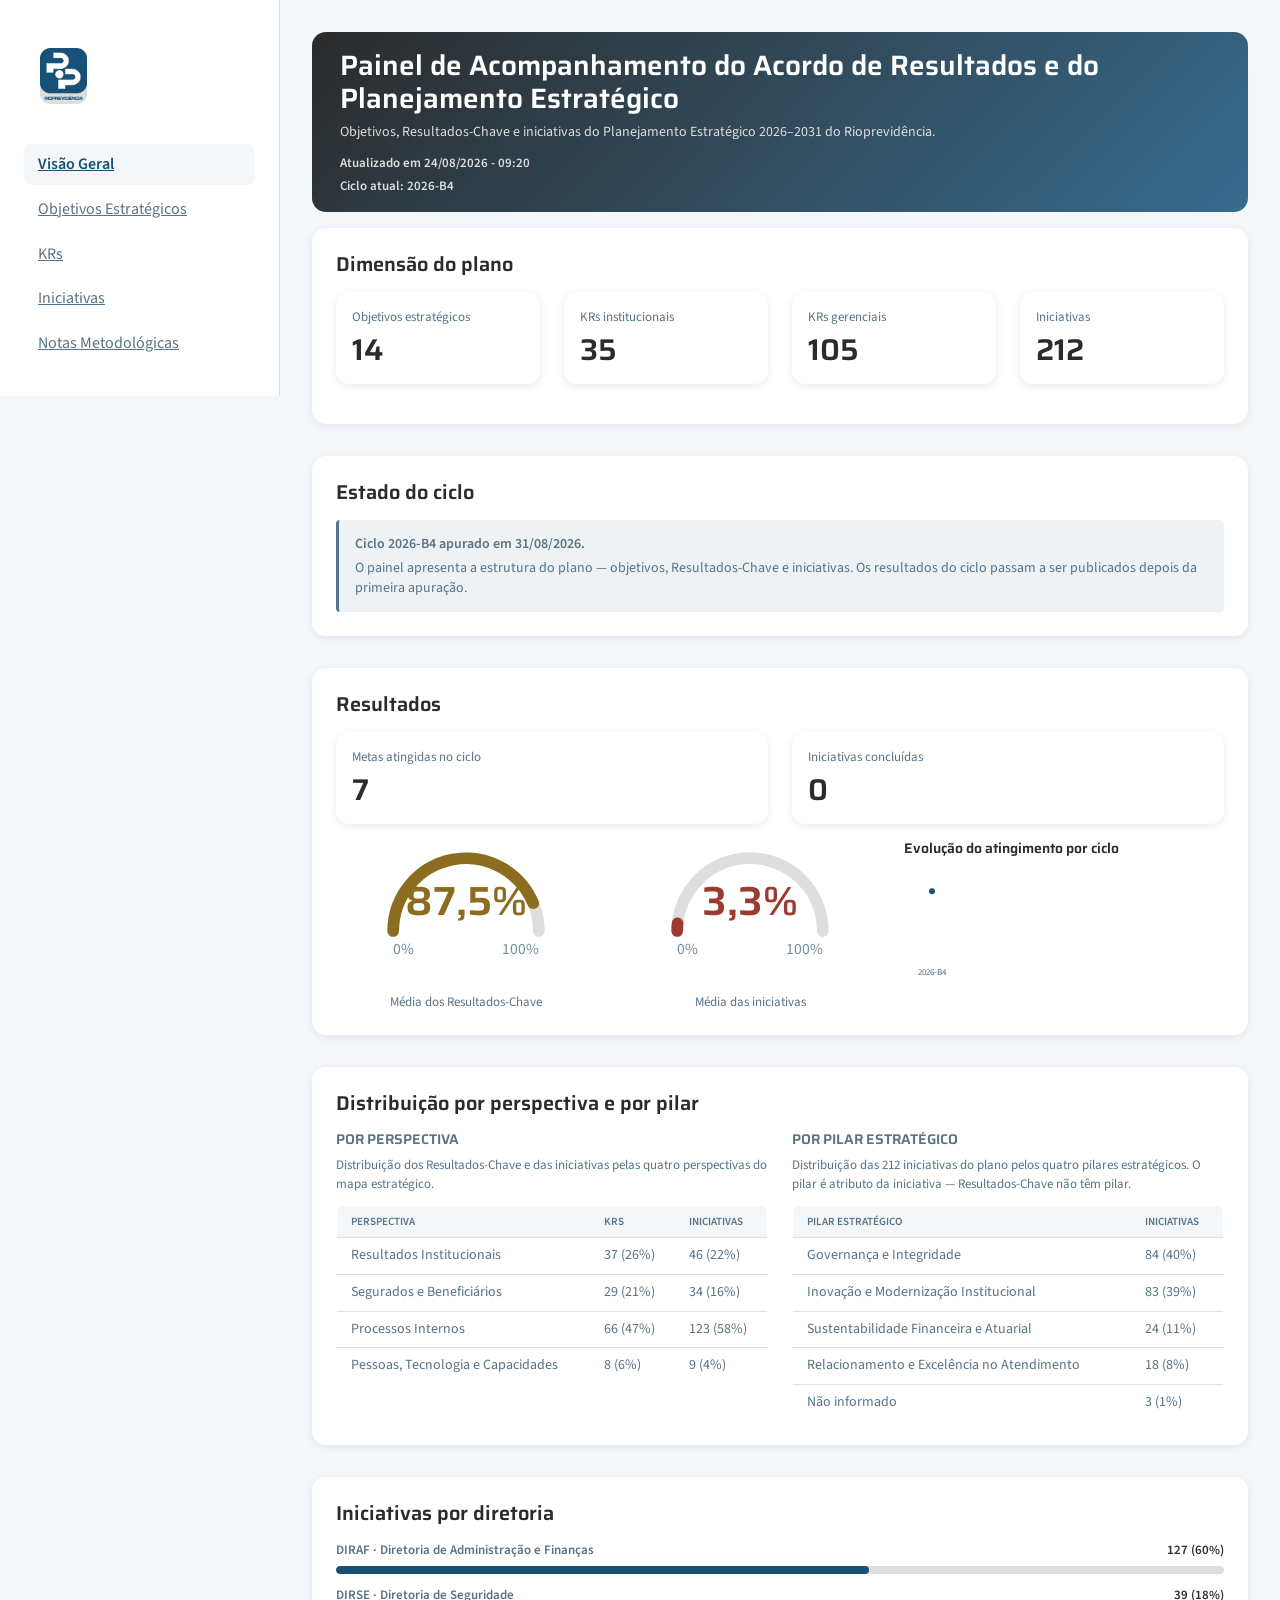
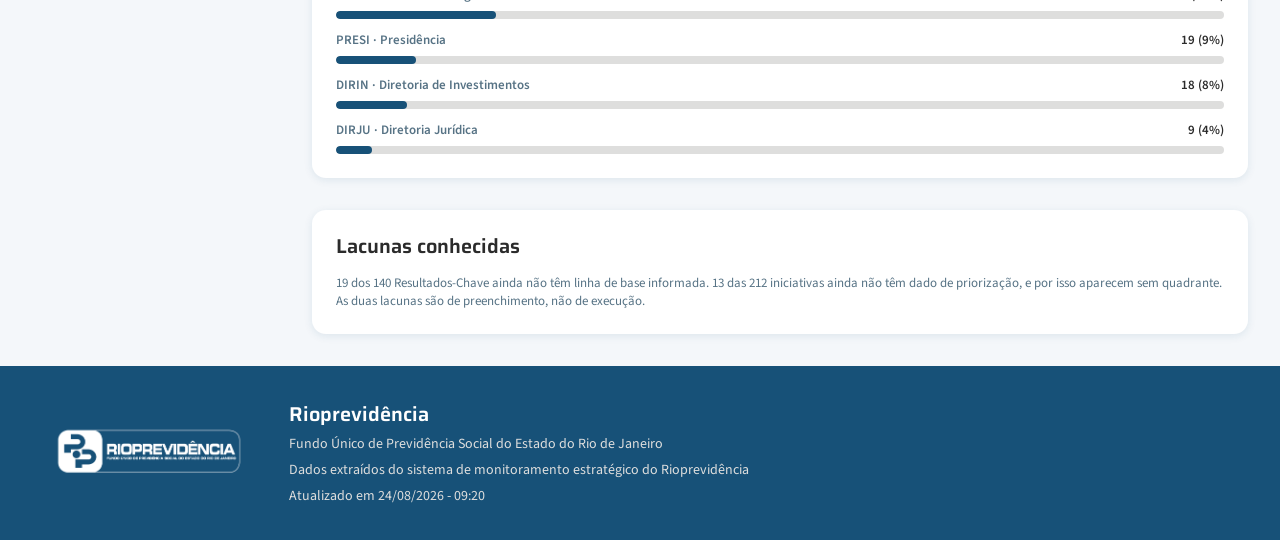
==== commit 8750eb03: "publica ajustes de apresentacao" ====
--- a/index.html
+++ b/index.html
@@ -60,7 +60,7 @@
           </p>
 
           <span class="hero-updated">
-            Atualizado em 20/08/2026 - 08:57
+            Atualizado em 24/08/2026 - 09:20
           </span>
 
           <span class="hero-cycle">
@@ -108,7 +108,7 @@
         </div>
         
       <section class="quadrant-empty">
-        <strong>Ciclo 2026-B4 em aberto — apuração em 31/08/2026</strong>
+        <strong>Ciclo 2026-B4 apurado em 31/08/2026.</strong>
         <p>
           O painel apresenta a estrutura do plano — objetivos, Resultados-Chave
           e iniciativas. Os resultados do ciclo passam a ser publicados depois
@@ -130,7 +130,7 @@
           
         <article class="kpi-card">
           <span class="kpi-label">Metas atingidas no ciclo</span>
-          <strong class="kpi-value">0</strong>
+          <strong class="kpi-value">7</strong>
         </article>
         
         <article class="kpi-card">
@@ -143,25 +143,20 @@
         <div class="panorama-grid">
           
         <figure class="medidor">
-          <svg class="medidor-arco" role="img" aria-label="Média dos Resultados-Chave: aguardando apuração, prevista para 31/08/2026" width="200" height="110" viewBox="0 0 200 110"><path d="M44.0,70.0 A56,56 0 0 1 156.0,70.0" fill="none" stroke="var(--borda)" stroke-width="9" stroke-linecap="round" /><text x="100" y="78" text-anchor="middle" aria-hidden="true" font-size="var(--txt-sm)" fill="var(--texto-secundario)">Aguardando apuração</text><text x="100" y="88" text-anchor="middle" aria-hidden="true" font-size="var(--txt-xs)" fill="var(--texto-suave)">Prevista para 31/08/2026</text></svg>
+          <svg class="medidor-arco" role="img" aria-label="Média dos Resultados-Chave: 87,5%" width="200" height="110" viewBox="0 0 200 110"><path d="M44.0,70.0 A56,56 0 0 1 156.0,70.0" fill="none" stroke="var(--borda)" stroke-width="9" stroke-linecap="round" /><path d="M44.0,70.0 A56,56 0 0 1 151.7,48.6" fill="none" stroke="var(--estado-atencao)" stroke-width="9" stroke-linecap="round" /><text x="100" y="58" text-anchor="middle" aria-hidden="true" font-family="var(--fonte-titulo)" font-size="var(--txt-2xl)" font-weight="700" fill="var(--estado-atencao)">87,5%</text><text x="44" y="88" text-anchor="start" aria-hidden="true" font-size="var(--txt-xs)" fill="var(--texto-suave)">0%</text><text x="156" y="88" text-anchor="end" aria-hidden="true" font-size="var(--txt-xs)" fill="var(--texto-suave)">100%</text></svg>
           <figcaption>Média dos Resultados-Chave</figcaption>
         </figure>
     
           
         <figure class="medidor">
-          <svg class="medidor-arco" role="img" aria-label="Média das iniciativas: aguardando apuração, prevista para 31/08/2026" width="200" height="110" viewBox="0 0 200 110"><path d="M44.0,70.0 A56,56 0 0 1 156.0,70.0" fill="none" stroke="var(--borda)" stroke-width="9" stroke-linecap="round" /><text x="100" y="78" text-anchor="middle" aria-hidden="true" font-size="var(--txt-sm)" fill="var(--texto-secundario)">Aguardando apuração</text><text x="100" y="88" text-anchor="middle" aria-hidden="true" font-size="var(--txt-xs)" fill="var(--texto-suave)">Prevista para 31/08/2026</text></svg>
+          <svg class="medidor-arco" role="img" aria-label="Média das iniciativas: 3,3%" width="200" height="110" viewBox="0 0 200 110"><path d="M44.0,70.0 A56,56 0 0 1 156.0,70.0" fill="none" stroke="var(--borda)" stroke-width="9" stroke-linecap="round" /><path d="M44.0,70.0 A56,56 0 0 1 44.3,64.1" fill="none" stroke="var(--estado-critico)" stroke-width="9" stroke-linecap="round" /><text x="100" y="58" text-anchor="middle" aria-hidden="true" font-family="var(--fonte-titulo)" font-size="var(--txt-2xl)" font-weight="700" fill="var(--estado-critico)">3,3%</text><text x="44" y="88" text-anchor="start" aria-hidden="true" font-size="var(--txt-xs)" fill="var(--texto-suave)">0%</text><text x="156" y="88" text-anchor="end" aria-hidden="true" font-size="var(--txt-xs)" fill="var(--texto-suave)">100%</text></svg>
           <figcaption>Média das iniciativas</figcaption>
         </figure>
     
 
           <div class="panorama-evolucao">
             <h3>Evolução do atingimento por ciclo</h3>
-            
-        <section class="quadrant-empty">
-          <strong>Nenhum ciclo apurado</strong>
-          <p>A série começa após 31/08/2026.</p>
-        </section>
-        
+            <svg class="evolucao-grafico" role="img" aria-label="Evolução do atingimento médio dos KRs por ciclo apurado: 2026-B4 87,5%" width="320" height="110" viewBox="0 0 320 110"><path d="M28.0,24.2" fill="none" stroke="var(--marca-principal)" stroke-width="2" stroke-linecap="round" stroke-linejoin="round" /><circle cx="28.0" cy="24.2" r="3" fill="var(--marca-principal)" /><text x="28.0" y="108" font-size="9" aria-hidden="true" fill="var(--texto-secundario)" text-anchor="middle">2026-B4</text></svg>
           </div>
         </div>
     
@@ -382,7 +377,7 @@
         <strong>Rioprevidência</strong>
         <span>Fundo Único de Previdência Social do Estado do Rio de Janeiro</span>
         <span>Dados extraídos do sistema de monitoramento estratégico do Rioprevidência</span>
-        <span>Atualizado em 20/08/2026 - 08:57</span>
+        <span>Atualizado em 24/08/2026 - 09:20</span>
       </div>
     </footer>
 
